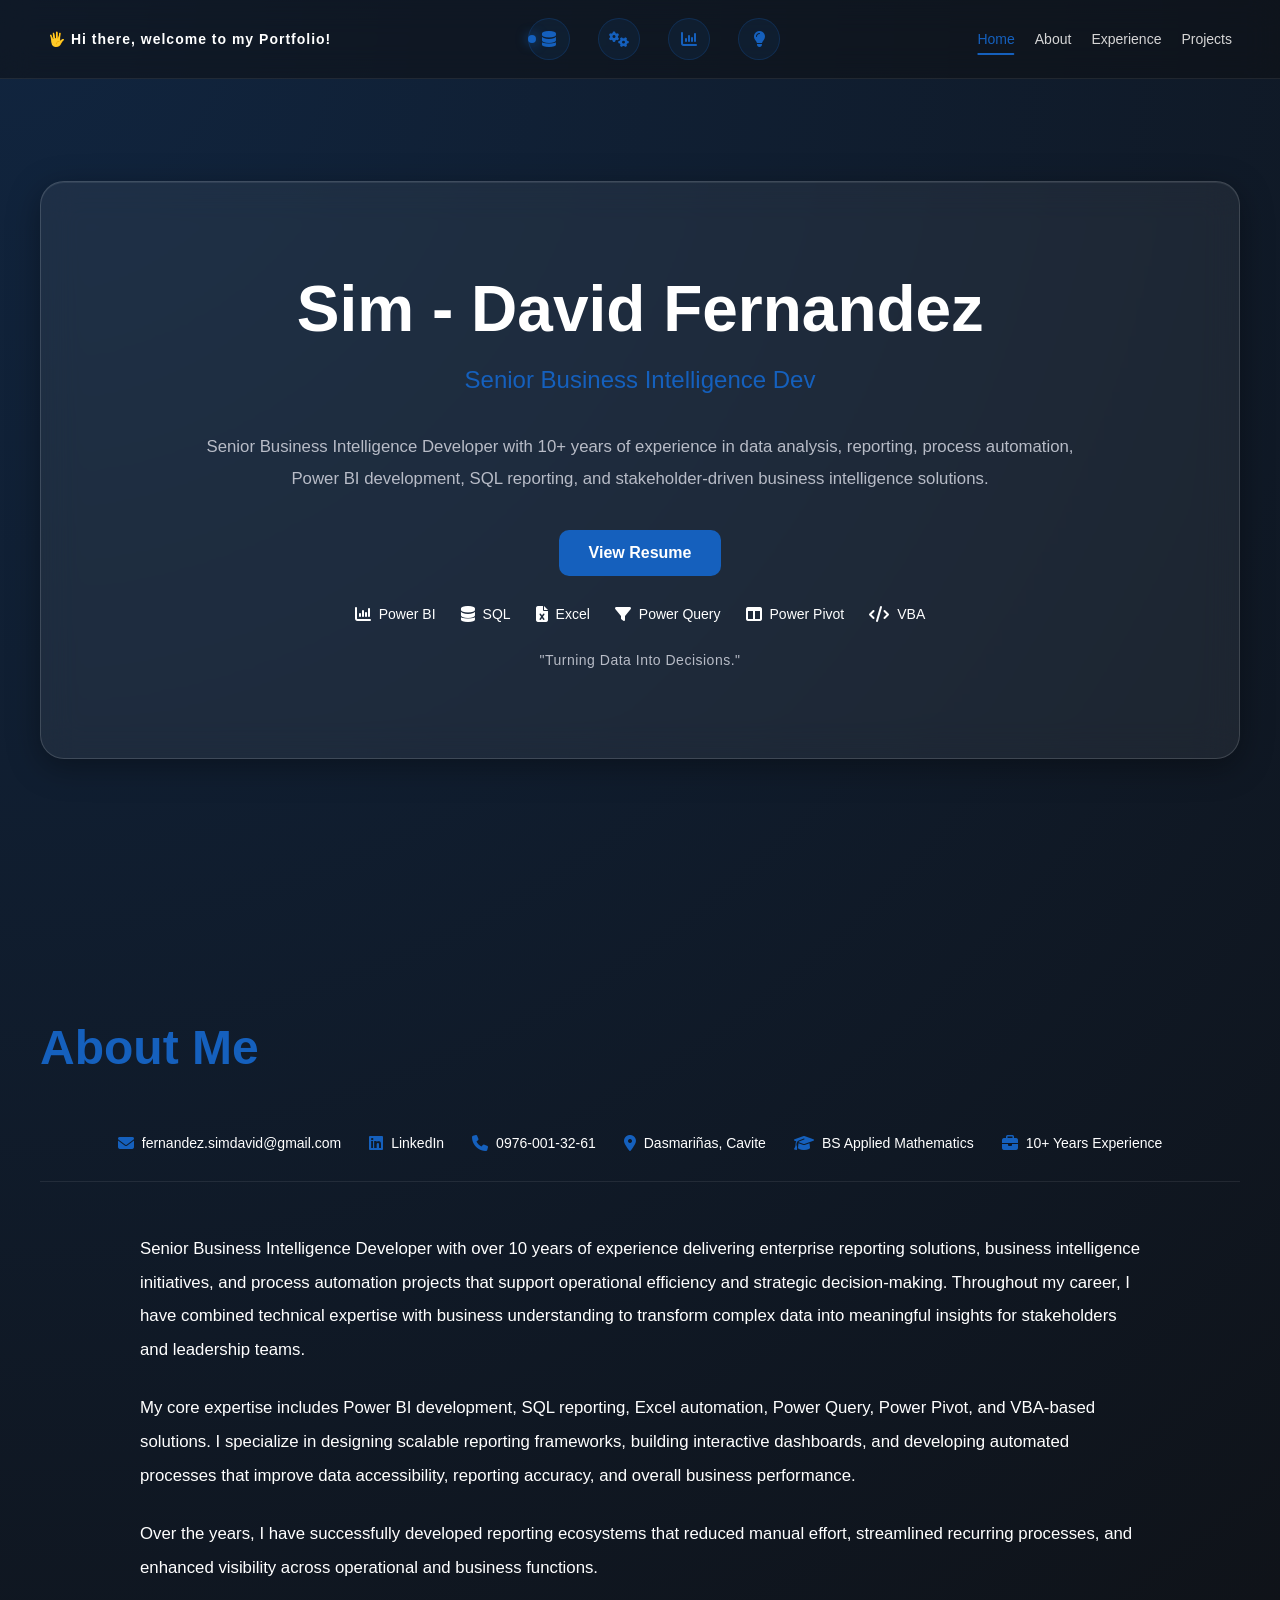
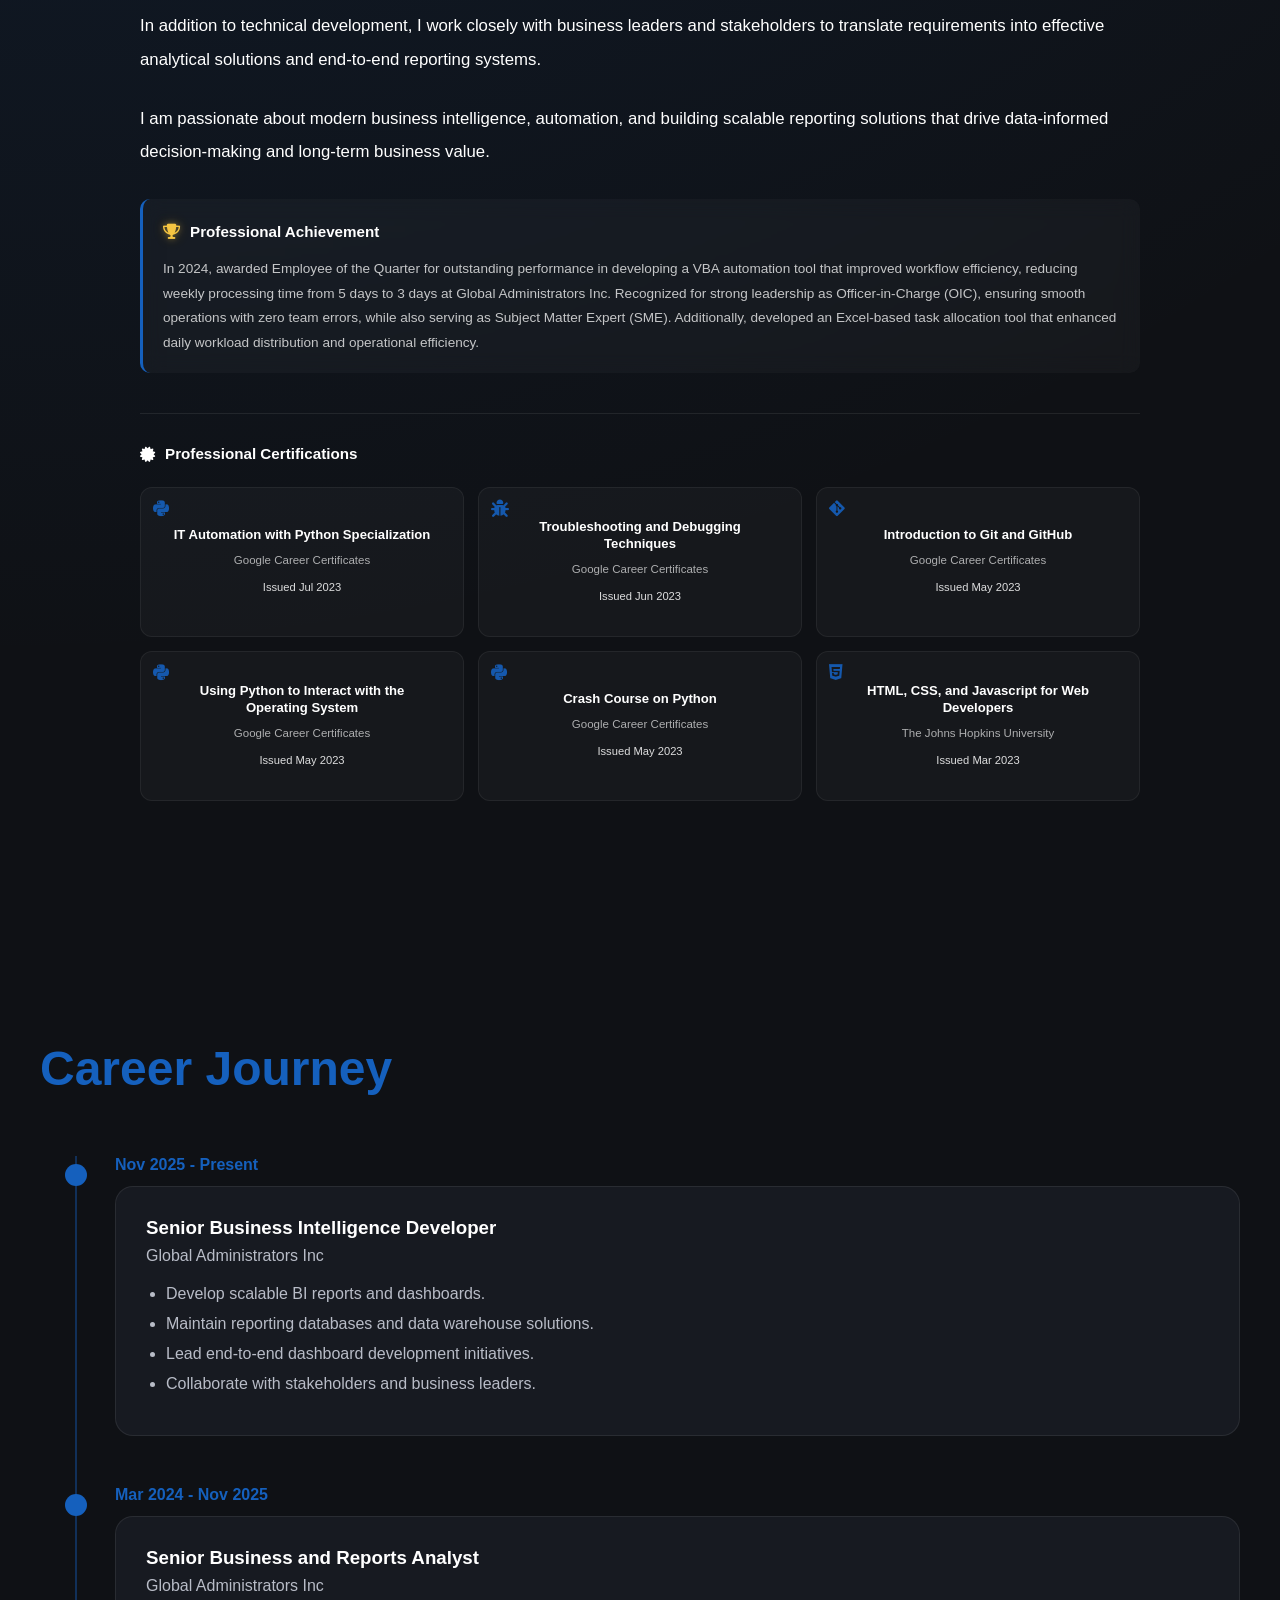
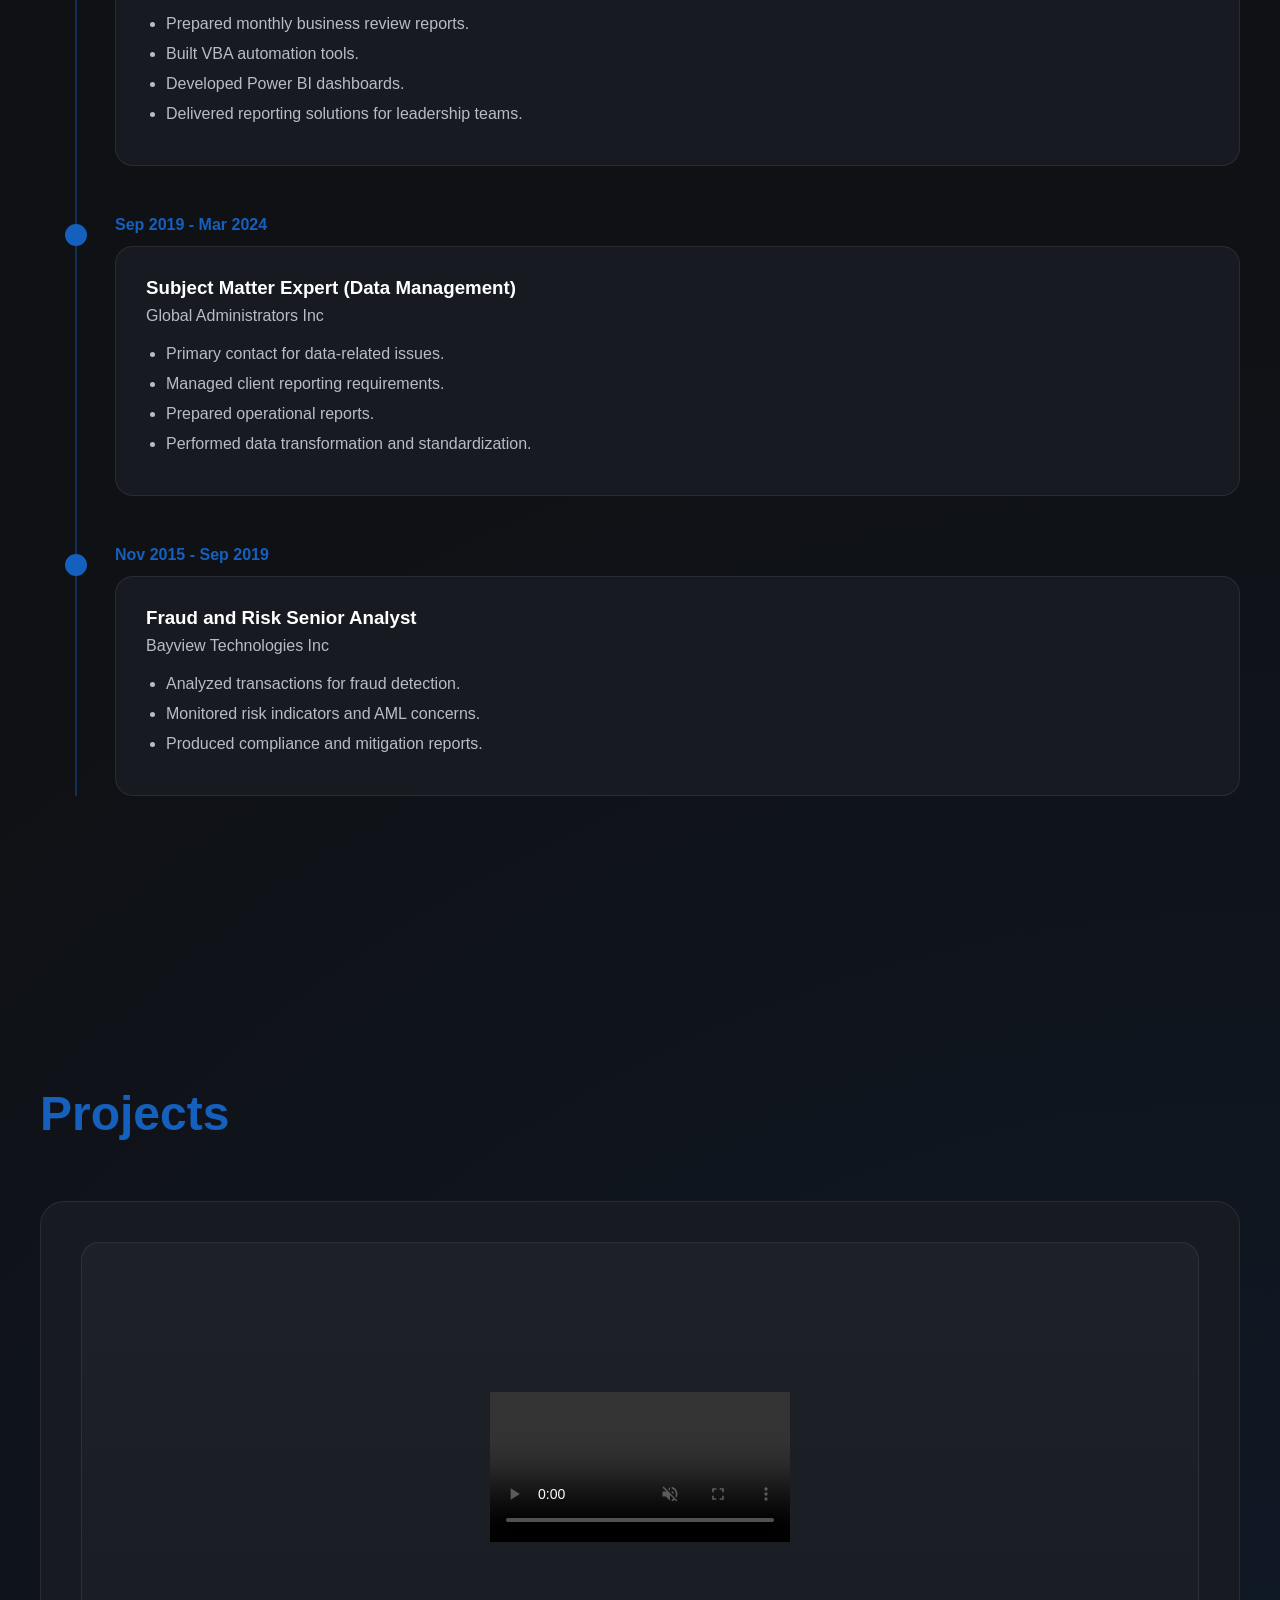
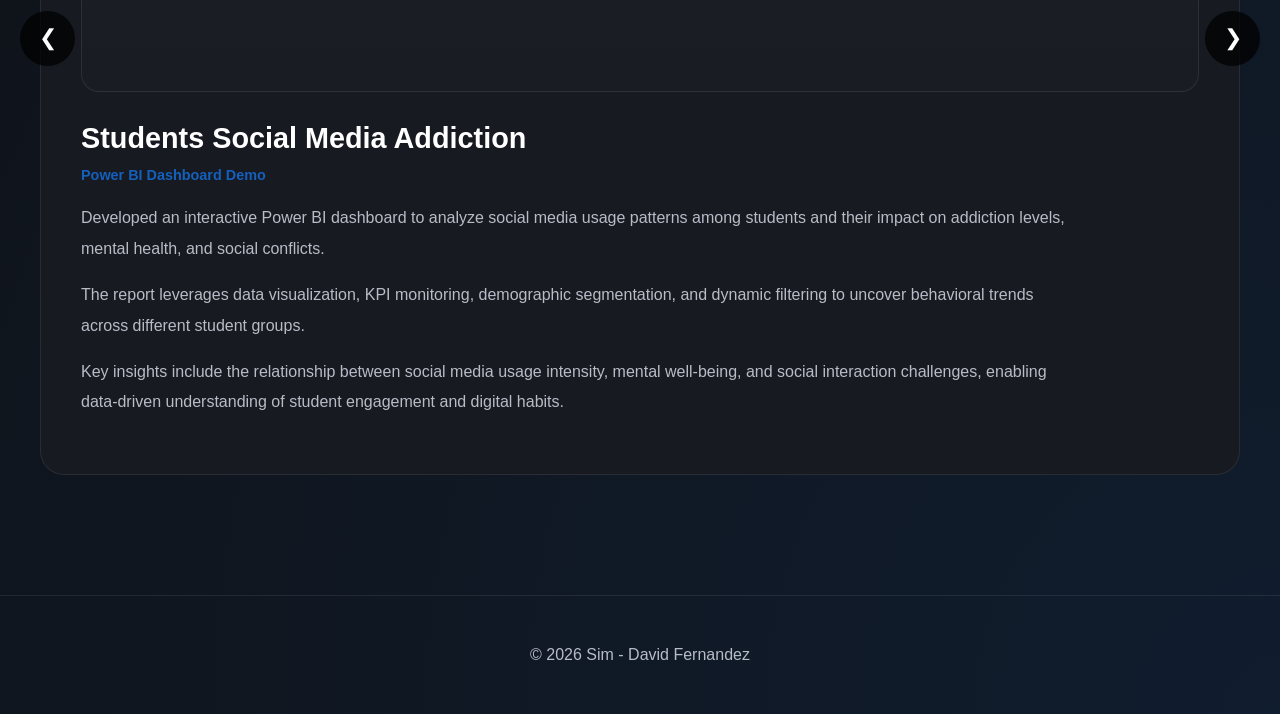
==== index.html @ 16eb432d "Fix HTML structure and update content" ====
<!DOCTYPE html>
<html lang="en">

<head>
    <meta charset="UTF-8">
    <meta name="viewport" content="width=device-width, initial-scale=1.0">
    <title>Sim - David Fernandez | Senior Business Intelligence Developer</title>

    <link rel="preconnect" href="https://fonts.googleapis.com">
    <link rel="preconnect" href="https://fonts.gstatic.com" crossorigin>

    <link href="https://fonts.googleapis.com/css2?family=Bebas+Neue&display=swap" rel="stylesheet">

    <link rel="stylesheet" href="https://cdnjs.cloudflare.com/ajax/libs/font-awesome/6.7.2/css/all.min.css">

    <link rel="stylesheet" href="styles.css">
    <script defer src="script.js"></script>
</head>

<body>

    <!-- NAVIGATION -->

    <header class="nav">

        <div class="nav-left">
            <span class="nav-greeting">
                <span>🖐️</span>
                Hi there, welcome to my Portfolio!
            </span>
        </div>

    
        <div class="nav-center">

            <div class="data-flow">
        
                <div class="flow-node database">
                    <i class="fa-solid fa-database"></i>
                </div>
        
                <div class="flow-node process">
                    <i class="fa-solid fa-gears"></i>
                </div>
        
                <div class="flow-node analytics">
                    <i class="fa-solid fa-chart-column"></i>
                </div>
        
                <div class="flow-node decision">
                    <i class="fa-solid fa-lightbulb"></i>
                </div>
        
                <div class="data-dot"></div>
        
            </div>
        
        </div>
    
        <div class="nav-right">
            <a href="#home" class="nav-link">Home</a>
            <a href="#about" class="nav-link">About</a>
            <a href="#experience" class="nav-link">Experience</a>
            <a href="#projects" class="nav-link">Projects</a>
        </div>

    
    </header>

    <!-- HERO -->

    <section id="home" class="hero">

        <div class="hero-card">

            <h1>Sim - David Fernandez</h1>

            <h2 id="typing-text"></h2>

            <p>
                Senior Business Intelligence Developer with 10+ years of experience
                in data analysis, reporting, process automation, Power BI development,
                SQL reporting, and stakeholder-driven business intelligence solutions.
            </p>

            <div class="hero-buttons">
                <a href="cv.html" class="btn-primary">View Resume</a>
            </div>

            <div class="hero-tags">
                <span><i class="fa-solid fa-chart-column"></i> Power BI</span>
                <span><i class="fa-solid fa-database"></i> SQL</span>
                <span><i class="fa-solid fa-file-excel"></i> Excel</span>
                <span><i class="fa-solid fa-filter"></i> Power Query</span>
                <span><i class="fa-solid fa-table-columns"></i> Power Pivot</span>
                <span><i class="fa-solid fa-code"></i> VBA</span>
            </div>

            <div class="hero-badge">
                "Turning Data Into Decisions."
            </div>

        </div>

    </section>


    <!-- ABOUT -->

    <section id="about" class="section">

        <div class="section-container">

            <h2 class="section-title">About Me</h2>
            <div class="about-card">
                <div class="about-details">
                  <span>
                        <i class="fa-solid fa-envelope"></i>
                        fernandez.simdavid@gmail.com
                    </span>
                    <a href="https://www.linkedin.com/in/simfrnandez/"
                       target="_blank"
                       rel="noopener noreferrer">
                        <i class="fa-brands fa-linkedin"></i>
                        LinkedIn
                   </a>
                    <span>
                        <i class="fa-solid fa-phone"></i>
                        0976-001-32-61
                    </span>
                    <span>
                        <i class="fa-solid fa-location-dot"></i>
                        Dasmariñas, Cavite
                    </span>
                    <span>
                        <i class="fa-solid fa-graduation-cap"></i>
                        BS Applied Mathematics
                    </span>
                    <span>
                        <i class="fa-solid fa-briefcase"></i>
                        10+ Years Experience
                    </span>
                </div>
                <div class="about-content">
                    <p>
                        Senior Business Intelligence Developer with over 10 years of experience delivering enterprise reporting solutions, business intelligence initiatives, and process automation projects that support operational efficiency and strategic decision-making. Throughout my career, I have combined technical expertise with business understanding to transform complex data into meaningful insights for stakeholders and leadership teams.
                    </p>
                    <p>
                        My core expertise includes Power BI development, SQL reporting, Excel automation, Power Query, Power Pivot, and VBA-based solutions. I specialize in designing scalable reporting frameworks, building interactive dashboards, and developing automated processes that improve data accessibility, reporting accuracy, and overall business performance.
                    </p>
                    <p>
                        Over the years, I have successfully developed reporting ecosystems that reduced manual effort, streamlined recurring processes, and enhanced visibility across operational and business functions.
                    </p>
                    <p>
                        In addition to technical development, I work closely with business leaders and stakeholders to translate requirements into effective analytical solutions and end-to-end reporting systems.
                    </p>
                    <p>
                        I am passionate about modern business intelligence, automation, and building scalable reporting solutions that drive data-informed decision-making and long-term business value.
                    </p>
                    <div class="professional-achievement">
                    
                        <h3>
                            <i class="fa-solid fa-trophy"></i>
                            Professional Achievement
                        </h3>
                    
                        <p>
                            In 2024, awarded Employee of the Quarter for outstanding performance in developing a VBA automation tool that improved workflow efficiency, reducing weekly processing time from 5 days to 3 days at Global Administrators Inc. Recognized for strong leadership as Officer-in-Charge (OIC), ensuring smooth operations with zero team errors, while also serving as Subject Matter Expert (SME). Additionally, developed an Excel-based task allocation tool that enhanced daily workload distribution and operational efficiency.
                        </p>
                    
                    </div>
                    
                    <div class="professional-certifications">
                    
                        <h3>
                            <i class="fa-solid fa-certificate"></i>
                            Professional Certifications
                        </h3>
                    
                        <div class="cert-grid">
                    
                            <div class="cert-block">
                                <div class="cert-title">
                                    <i class="fa-brands fa-python"></i>
                                    IT Automation with Python Specialization
                                </div>
                                <div class="cert-org">Google Career Certificates</div>
                                <div class="cert-date">Issued Jul 2023</div>
                            </div>
                    
                            <div class="cert-block">
                                <div class="cert-title">
                                    <i class="fa-solid fa-bug"></i>
                                    Troubleshooting and Debugging Techniques
                                </div>
                                <div class="cert-org">Google Career Certificates</div>
                                <div class="cert-date">Issued Jun 2023</div>
                            </div>
                    
                            <div class="cert-block">
                                <div class="cert-title">
                                    <i class="fa-brands fa-git-alt"></i>
                                    Introduction to Git and GitHub
                                </div>
                                <div class="cert-org">Google Career Certificates</div>
                                <div class="cert-date">Issued May 2023</div>
                            </div>
                    
                            <div class="cert-block">
                                <div class="cert-title">
                                    <i class="fa-brands fa-python"></i>
                                    Using Python to Interact with the Operating System
                                </div>
                                <div class="cert-org">Google Career Certificates</div>
                                <div class="cert-date">Issued May 2023</div>
                            </div>
                    
                            <div class="cert-block">
                                <div class="cert-title">
                                    <i class="fa-brands fa-python"></i>
                                    Crash Course on Python
                                </div>
                                <div class="cert-org">Google Career Certificates</div>
                                <div class="cert-date">Issued May 2023</div>
                            </div>
                    
                            <div class="cert-block">
                                <div class="cert-title">
                                    <i class="fa-brands fa-html5"></i>
                                    HTML, CSS, and Javascript for Web Developers
                                </div>
                                <div class="cert-org">The Johns Hopkins University</div>
                                <div class="cert-date">Issued Mar 2023</div>
                            </div>
                    
                        </div>
                    
                    </div>

                </div>

            </div>
        </div>

    </section>


    <!-- EXPERIENCE -->

    <section id="experience" class="section">

        <div class="section-container">

            <h2 class="section-title">Career Journey</h2>

            <div class="timeline">

                <div class="timeline-item">

                    <div class="timeline-year">
                        Nov 2025 - Present
                    </div>

                    <div class="timeline-content">

                        <h3>Senior Business Intelligence Developer</h3>

                        <span class="company">
                            Global Administrators Inc
                        </span>

                        <ul>
                            <li>Develop scalable BI reports and dashboards.</li>
                            <li>Maintain reporting databases and data warehouse solutions.</li>
                            <li>Lead end-to-end dashboard development initiatives.</li>
                            <li>Collaborate with stakeholders and business leaders.</li>
                        </ul>

                    </div>

                </div>

                <div class="timeline-item">

                    <div class="timeline-year">
                        Mar 2024 - Nov 2025
                    </div>

                    <div class="timeline-content">

                        <h3>Senior Business and Reports Analyst</h3>

                        <span class="company">
                            Global Administrators Inc
                        </span>

                        <ul>
                            <li>Prepared monthly business review reports.</li>
                            <li>Built VBA automation tools.</li>
                            <li>Developed Power BI dashboards.</li>
                            <li>Delivered reporting solutions for leadership teams.</li>
                        </ul>

                    </div>

                </div>

                <div class="timeline-item">

                    <div class="timeline-year">
                        Sep 2019 - Mar 2024
                    </div>

                    <div class="timeline-content">

                        <h3>Subject Matter Expert (Data Management)</h3>

                        <span class="company">
                            Global Administrators Inc
                        </span>

                        <ul>
                            <li>Primary contact for data-related issues.</li>
                            <li>Managed client reporting requirements.</li>
                            <li>Prepared operational reports.</li>
                            <li>Performed data transformation and standardization.</li>
                        </ul>

                    </div>

                </div>

                <div class="timeline-item">

                    <div class="timeline-year">
                        Nov 2015 - Sep 2019
                    </div>

                    <div class="timeline-content">

                        <h3>Fraud and Risk Senior Analyst</h3>

                        <span class="company">
                            Bayview Technologies Inc
                        </span>

                        <ul>
                            <li>Analyzed transactions for fraud detection.</li>
                            <li>Monitored risk indicators and AML concerns.</li>
                            <li>Produced compliance and mitigation reports.</li>
                        </ul>

                    </div>

                </div>

            </div>

        </div>

    </section>


    <!-- PROJECTS -->

    <section id="projects" class="section">

        <div class="section-container">

            <h2 class="section-title">Projects</h2>

            <div class="projects-wrapper">

                <button class="arrow left-arrow">
                    ❮
                </button>

                <div class="projects-track">

                    <div class="project-panel">

                        <div class="project-image project-video">
                    
                            <video
                                autoplay
                                muted
                                loop
                                playsinline
                                controls>
                                <source
                                    src="./assets/Students Social Media Addiction Dashboard Demo.mp4"
                                    type="video/mp4">
                            </video>
                    
                        </div>
                    
                        <div class="project-info">
                    
                            <h3>Students Social Media Addiction</h3>
                    
                            <div class="project-meta">
                                Power BI Dashboard Demo
                            </div>
                    
                            <p>
                                Developed an interactive Power BI dashboard to analyze social media
                                usage patterns among students and their impact on addiction levels,
                                mental health, and social conflicts.
                            </p>
                    
                            <p>
                                The report leverages data visualization, KPI monitoring,
                                demographic segmentation, and dynamic filtering to uncover
                                behavioral trends across different student groups.
                            </p>
                    
                            <p>
                                Key insights include the relationship between social media usage
                                intensity, mental well-being, and social interaction challenges,
                                enabling data-driven understanding of student engagement and
                                digital habits.
                            </p>
                    
                        </div>
                    
                    </div>

                    <div class="project-panel">
                        <div class="project-image">
                            Screenshot Coming Soon
                        </div>
                        <h3>Account Maintenance Dashboard</h3>
                    </div>

                    <div class="project-panel">
                        <div class="project-image">
                            Screenshot Coming Soon
                        </div>
                        <h3>VBA Automation Tool</h3>
                    </div>

                    <div class="project-panel">
                        <div class="project-image">
                            Screenshot Coming Soon
                        </div>
                        <h3>Healthcare Reporting Suite</h3>
                    </div>

                    <div class="project-panel">
                        <div class="project-image">
                            Future Project
                        </div>
                        <h3>Coming Soon</h3>
                    </div>

                </div>

                <button class="arrow right-arrow">
                    ❯
                </button>

            </div>

        </div>

    </section>

    <footer class="footer">
        © 2026 Sim - David Fernandez
    </footer>

</body>
</html>
---- styles.css ----
:root{
    --bg:#0f1115;
    --panel:#171a21;
    --panel2:#1c212b;
    --accent:#1560BD;
    --muted:#b8bcc7;
    --border:rgba(255,255,255,.08);
}

/* ================= RESET ================= */

*{
    margin:0;
    padding:0;
    box-sizing:border-box;
    font-family:Arial, Helvetica, sans-serif;
}

html{
    scroll-behavior:smooth;
}

body{
    background:
        radial-gradient(
            circle at top left,
            rgba(21,96,189,.25),
            transparent 40%
        ),
        radial-gradient(
            circle at bottom right,
            rgba(21,96,189,.15),
            transparent 35%
        ),
        #0f1115;

    color:#fff;
    overflow-x:hidden;
}
/* ================= NAV ================= */

.nav{
    position:fixed;
    top:0;
    left:0;
    width:100%;

    display:flex;
    justify-content:space-between;
    align-items:center;

    padding:18px 48px;

    background:rgba(15,17,21,0.55);
    backdrop-filter:blur(16px);
    -webkit-backdrop-filter:blur(16px);

    border-bottom:1px solid rgba(255,255,255,0.08);

    z-index:1000;
}

.nav-greeting{
    font-size:14px;
    font-family:Arial, Helvetica, sans-serif;

    letter-spacing:1px;

    color:#ffffff;

    font-weight:600;
}

.nav-right{
    display:flex;
    align-items:center;
    gap:20px;
}

.nav-right .btn-primary{
    padding:10px 20px;
    font-size:14px;
}

.nav-link{
    text-decoration:none;
    color:#d6d6d6;
    font-size:14px;

    position:relative;

    transition:
        color .3s ease;
}

.nav-link:hover,
.nav-link.active{
    color:var(--accent);
}

.nav-link::after{
    content:"";

    position:absolute;

    left:50%;
    bottom:-8px;

    width:0;
    height:2px;

    background:var(--accent);

    border-radius:999px;

    transform:translateX(-50%);

    transition:width .3s ease;
}

.nav-link:hover::after,
.nav-link.active::after{
    width:100%;
}


.data-flow{
    position:relative;

    display:flex;
    align-items:center;
    justify-content:center;

    gap:28px;
}

.flow-node{
    width:42px;
    height:42px;

    display:flex;
    align-items:center;
    justify-content:center;

    border-radius:50%;

    background:rgba(21,96,189,.12);

    border:1px solid rgba(21,96,189,.25);

    color:var(--accent);
}

.data-dot{
    position:absolute;

    width:8px;
    height:8px;

    border-radius:50%;

    background:var(--accent);

    box-shadow:
        0 0 12px rgba(21,96,189,.9);

    top:50%;
    left:0;

    transform:translateY(-50%);

    animation:dataJourney 4s linear infinite;
}


/* ================= HERO ================= */

.hero{
    min-height:100vh;

    display:flex;
    justify-content:center;
    align-items:center;

    padding:120px 40px 80px;
}

.hero-card{
    width:100%;
    max-width:1700px;

    padding:90px 100px;

    text-align:center;

    border-radius:24px;

    background:rgba(255,255,255,0.06);

    backdrop-filter:blur(18px);
    -webkit-backdrop-filter:blur(18px);

    border:1px solid rgba(255,255,255,0.15);

    box-shadow:
        0 8px 32px rgba(0,0,0,0.35),
        inset 0 1px 0 rgba(255,255,255,0.08);
}

.hero-card{
    position:relative;
    overflow:hidden;
}

.hero-card::before{
    content:"";

    position:absolute;
    top:-50%;
    left:-20%;

    width:300px;
    height:300px;

    background:radial-gradient(
        circle,
        rgba(21,96,189,0.25),
        transparent 70%
    );

    pointer-events:none;
}

.hero-card h1{
    font-size:4rem;
    margin-bottom:20px;
}

.hero-card h2{
    color:var(--accent);
    min-height:40px;
    margin-bottom:25px;
    font-weight:500;
}

.hero-card p{
    max-width:900px;
    margin:0 auto 35px auto;

    color:var(--muted);

    line-height:1.9;
    font-size:1.05rem;
}

/* ================= BUTTON ================= */

.hero-buttons{
    margin-bottom:25px;
}

.btn-primary{
    display:inline-block;

    text-decoration:none;

    background:var(--accent);
    color:#fff;

    padding:14px 30px;

    border-radius:10px;

    font-weight:700;

    transition:.3s ease;
}

.btn-primary:hover{
    transform:translateY(-3px);

    box-shadow:
        0 12px 25px rgba(21,96,189,.35);
}

/* ================= EXPERTISE ================= */

.hero-tags{
    display:flex;
    justify-content:center;
    flex-wrap:wrap;
    gap:25px;
    margin-top:30px;
}

.hero-tags span{
    display:flex;
    align-items:center;
    gap:8px;

    color:#fff;
    font-size:14px;
    font-weight:600;
}

.hero-tags i{
    color:#ffffff !important;
    font-size:16px;
}

.hero-tags span,
.hero-tags span i{
    color:#ffffff !important;
}

.hero-tags span{
    font-weight:400 !important;
}

.hero-badge{
    margin-top:30px;

    color:var(--muted);

    font-size:14px;

    letter-spacing:.5px;
}

/* ================= GENERIC SECTION ================= */

.section{
    min-height:100vh;

    display:flex;
    align-items:center;

    padding:120px 40px;
}

.section-container{
    width:100%;
    max-width:1300px;
    margin:0 auto;
}

.section-title{
    font-size:3rem;
    color:var(--accent);

    margin-bottom:60px;
}

/* ================= ABOUT ================= */

.about-details{
    display:flex;
    justify-content:center;
    align-items:center;
    flex-wrap:wrap;
    gap:28px;
    margin-bottom:50px;
    padding-bottom:30px;
    border-bottom:1px solid rgba(255,255,255,.08);
}

.about-details span,
.about-details a{
    display:flex;

    align-items:center;
    gap:8px;
    color:#fff;
    text-decoration:none;

    font-size:14px;
    font-weight:500;
    transition:.25s ease;
}

.about-details a:hover{
    color:var(--accent);
}

.about-details i{
    color:var(--accent);
    font-size:16px;
}

.about-content{
    max-width:1000px;
    margin:0 auto;

    line-height:2;
    font-size:1.05rem;

    text-align:left;
}

.about-content p{
    margin-bottom:25px;
}


/* ================= PROFESSIONAL ACHIEVEMENT ================= */

.professional-achievement{
    margin-top:30px;
    padding:18px 20px;

    border-left:3px solid var(--accent);

    background:rgba(255,255,255,0.03);

    border-radius:10px;

    backdrop-filter:blur(10px);
    -webkit-backdrop-filter:blur(10px);
}

/* heading */
.professional-achievement h3{
    display:flex;
    align-items:center;
    gap:10px;

    margin-bottom:10px;

    font-size:.95rem;
    font-weight:600;

    color:#fff;
}

/* icon */
.professional-achievement h3 i{
    color:#f5c542;

    text-shadow:
        0 0 6px rgba(245,197,66,0.4),
        0 0 14px rgba(245,197,66,0.2);
}

/* text */
.professional-achievement p{
    font-size:.85rem;
    line-height:1.8;

    color:rgba(255,255,255,0.75);

    margin:0;
}


/* ================= CERTIFICATIONS - 3 COLUMN CENTERED PERFECT ALIGN ================= */

.professional-certifications{
    margin-top:40px;
    padding-top:25px;
    border-top:1px solid rgba(255,255,255,.08);
}

/* title */
.professional-certifications h3{
    display:flex;
    align-items:center;
    gap:10px;

    margin-bottom:18px;

    font-size:.95rem;
    font-weight:600;

    color:#fff;
}

/* GRID */
.cert-grid{
    display:grid;
    grid-template-columns:repeat(3, 1fr);
    gap:14px;
}

/* CARD */
.cert-block{
    position:relative;

    height:150px;

    padding:16px;

    border-radius:12px;

    background:rgba(255,255,255,0.03);
    border:1px solid rgba(255,255,255,0.06);

    display:flex;
    flex-direction:column;

    justify-content:center;   /* vertical center */
    align-items:center;       /* horizontal center */

    text-align:center;
}

/* ICON (top-left fixed) */
.cert-title i{
    position:absolute;
    top:12px;
    left:12px;

    font-size:18px;

    color:var(--accent);

    opacity:0.9;
}

/* TITLE */
.cert-title{
    font-weight:600;
    color:#fff;

    font-size:.82rem;
    line-height:1.3;

    margin-bottom:6px;

    max-width:90%;
}

/* FORCE CENTERING INSIDE FLEX (THIS IS THE KEY FIX) */
.cert-org,
.cert-date{
    width:100%;
    text-align:center;
}

/* ORGANIZATION */
.cert-org{
    color:rgba(255,255,255,0.65);
    font-size:.72rem;
    margin-bottom:4px;
}

/* DATE */
.cert-date{
    color:rgba(255,255,255,0.85);
    font-size:.7rem;
}

/* MOBILE */
@media(max-width:900px){
    .cert-grid{
        grid-template-columns:1fr;
    }
}


/* ================= TIMELINE ================= */

.timeline{
    position:relative;
    margin-left:25px;
}

.timeline::before{
    content:"";

    position:absolute;

    left:10px;
    top:0;
    bottom:0;

    width:2px;

    background:rgba(21,96,189,.4);
}

.timeline-item{
    position:relative;
    margin-bottom:50px;
    padding-left:50px;
}

.timeline-item::before{
    content:"";

    position:absolute;

    left:0;
    top:8px;

    width:22px;
    height:22px;

    border-radius:50%;

    background:var(--accent);
}

.timeline-year{
    color:var(--accent);
    margin-bottom:12px;
    font-weight:700;
}

.timeline-content{
    background:var(--panel);

    border:1px solid var(--border);

    border-radius:18px;

    padding:30px;
}

.timeline-content h3{
    margin-bottom:8px;
}

.company{
    display:block;

    margin-bottom:20px;

    color:var(--muted);
}

.timeline-content ul{
    padding-left:20px;
}

.timeline-content li{
    color:var(--muted);
    margin-bottom:12px;
}

/* ================= ACHIEVEMENTS ================= */

.achievement-grid{
    display:grid;

    grid-template-columns:
    repeat(auto-fit,minmax(250px,1fr));

    gap:25px;
}

.achievement-card{
    background:var(--panel);

    border:1px solid var(--border);

    border-radius:20px;

    padding:30px;

    transition:.3s ease;
}

.achievement-card:hover{
    transform:translateY(-6px);

    border-color:var(--accent);
}

.achievement-card h3{
    margin-bottom:15px;
}

.achievement-card p{
    color:var(--muted);
    line-height:1.7;
}

/* ================= PROJECTS ================= */

.projects-wrapper{
    position:relative;

    display:flex;
    align-items:center;
}

.projects-track{
    display:flex;
    gap:30px;

    overflow-x:auto;
    scroll-behavior:smooth;

    width:100%;

    scrollbar-width:none;
}

.projects-track::-webkit-scrollbar{
    display:none;
}

.project-panel{
    min-width:100%;

    background:var(--panel);

    border-radius:24px;

    padding:40px;

    border:1px solid var(--border);
}

.project-image{
    height:450px;

    display:flex;
    align-items:center;
    justify-content:center;

    margin-bottom:25px;

    border-radius:18px;

    border:2px dashed rgba(255,255,255,.15);

    background:
    linear-gradient(
        180deg,
        rgba(255,255,255,.03),
        rgba(255,255,255,.01)
    );

    color:var(--muted);
}

.project-panel h3{
    font-size:1.8rem;
}


.project-image{
    width:100%;
    margin-bottom:30px;
    border-radius:18px;
    overflow:hidden;
    border:1px solid rgba(255,255,255,.08);
}

.project-image img{
    display:block;
    width:100%;
    height:auto;
}

.project-info{
    max-width:1000px;
}

.project-meta{
    color:var(--accent);
    font-size:.9rem;
    font-weight:600;
    margin:12px 0 20px;
}

.project-info p{
    color:var(--muted);
    line-height:1.9;
    margin-bottom:16px;
}


/* ================= ARROWS ================= */

.arrow{
    position:absolute;

    width:55px;
    height:55px;

    border:none;
    border-radius:50%;

    background:rgba(0,0,0,.75);

    color:#fff;

    cursor:pointer;

    z-index:10;

    font-size:22px;

    transition:.25s ease;
}

.arrow:hover{
    background:var(--accent);
}

.left-arrow{
    left:-20px;
}

.right-arrow{
    right:-20px;
}

/* ================= FOOTER ================= */

.footer{
    text-align:center;

    padding:50px 20px;

    color:var(--muted);

    border-top:1px solid var(--border);
}

/* ================= ANIMATION ================= */

.reveal{
    opacity:0;
    transform:translateY(40px);
    transition:.8s ease;
}

.reveal.show{
    opacity:1;
    transform:translateY(0);
}

/* ================= MOBILE ================= */

@media(max-width:900px){

.about-details{
    gap:18px;
}

    .hero-card{
        padding:50px 30px;
    }

    .hero-card h1{
        font-size:2.5rem;
    }

    .section-title{
        font-size:2.2rem;
    }

    .nav{
        padding:14px 18px;
    }

    .nav-right{
        gap:12px;
    }

    .nav-link{
        font-size:12px;
    }

    .project-image{
        height:250px;
    }

    .arrow{
        width:45px;
        height:45px;
    }
}


/* ================= CV BACK BUTTON ================= */

.nav-back-btn{
    display:inline-flex;
    align-items:center;
    justify-content:center;

    text-decoration:none;

    background:var(--accent);
    color:#fff !important;

    padding:14px 28px;

    border-radius:10px;

    font-weight:700;

    transition:.3s ease;

    line-height:1;
}

.nav-back-btn:hover{
    transform:translateY(-3px);

    box-shadow:
        0 10px 25px rgba(21,96,189,.35);
}

/* ================= DATA FLOW NAVBAR ================= */

.nav-center{
    flex:1;

    display:flex;
    justify-content:center;
    align-items:center;
}

.data-flow{
    position:relative;

    display:flex;
    align-items:center;
    justify-content:center;

    gap:28px;
}

.flow-node{
    width:42px;
    height:42px;

    display:flex;
    align-items:center;
    justify-content:center;

    border-radius:50%;

    background:rgba(21,96,189,.10);

    border:1px solid rgba(21,96,189,.25);

    color:var(--accent);

    transition:.3s ease;
}

.flow-node:hover{
    transform:translateY(-2px);

    background:rgba(21,96,189,.18);

    border-color:rgba(21,96,189,.45);
}

.flow-node i{
    font-size:16px;
}

.data-dot{
    position:absolute;

    top:50%;
    left:0;

    width:8px;
    height:8px;

    border-radius:50%;

    background:var(--accent);

    transform:translateY(-50%);

    box-shadow:
        0 0 12px rgba(21,96,189,.9);

    animation:dataJourney 4s linear infinite;
}

@keyframes dataJourney{

    0%{
        left:0;
    }

    100%{
        left:210px;
    }

}
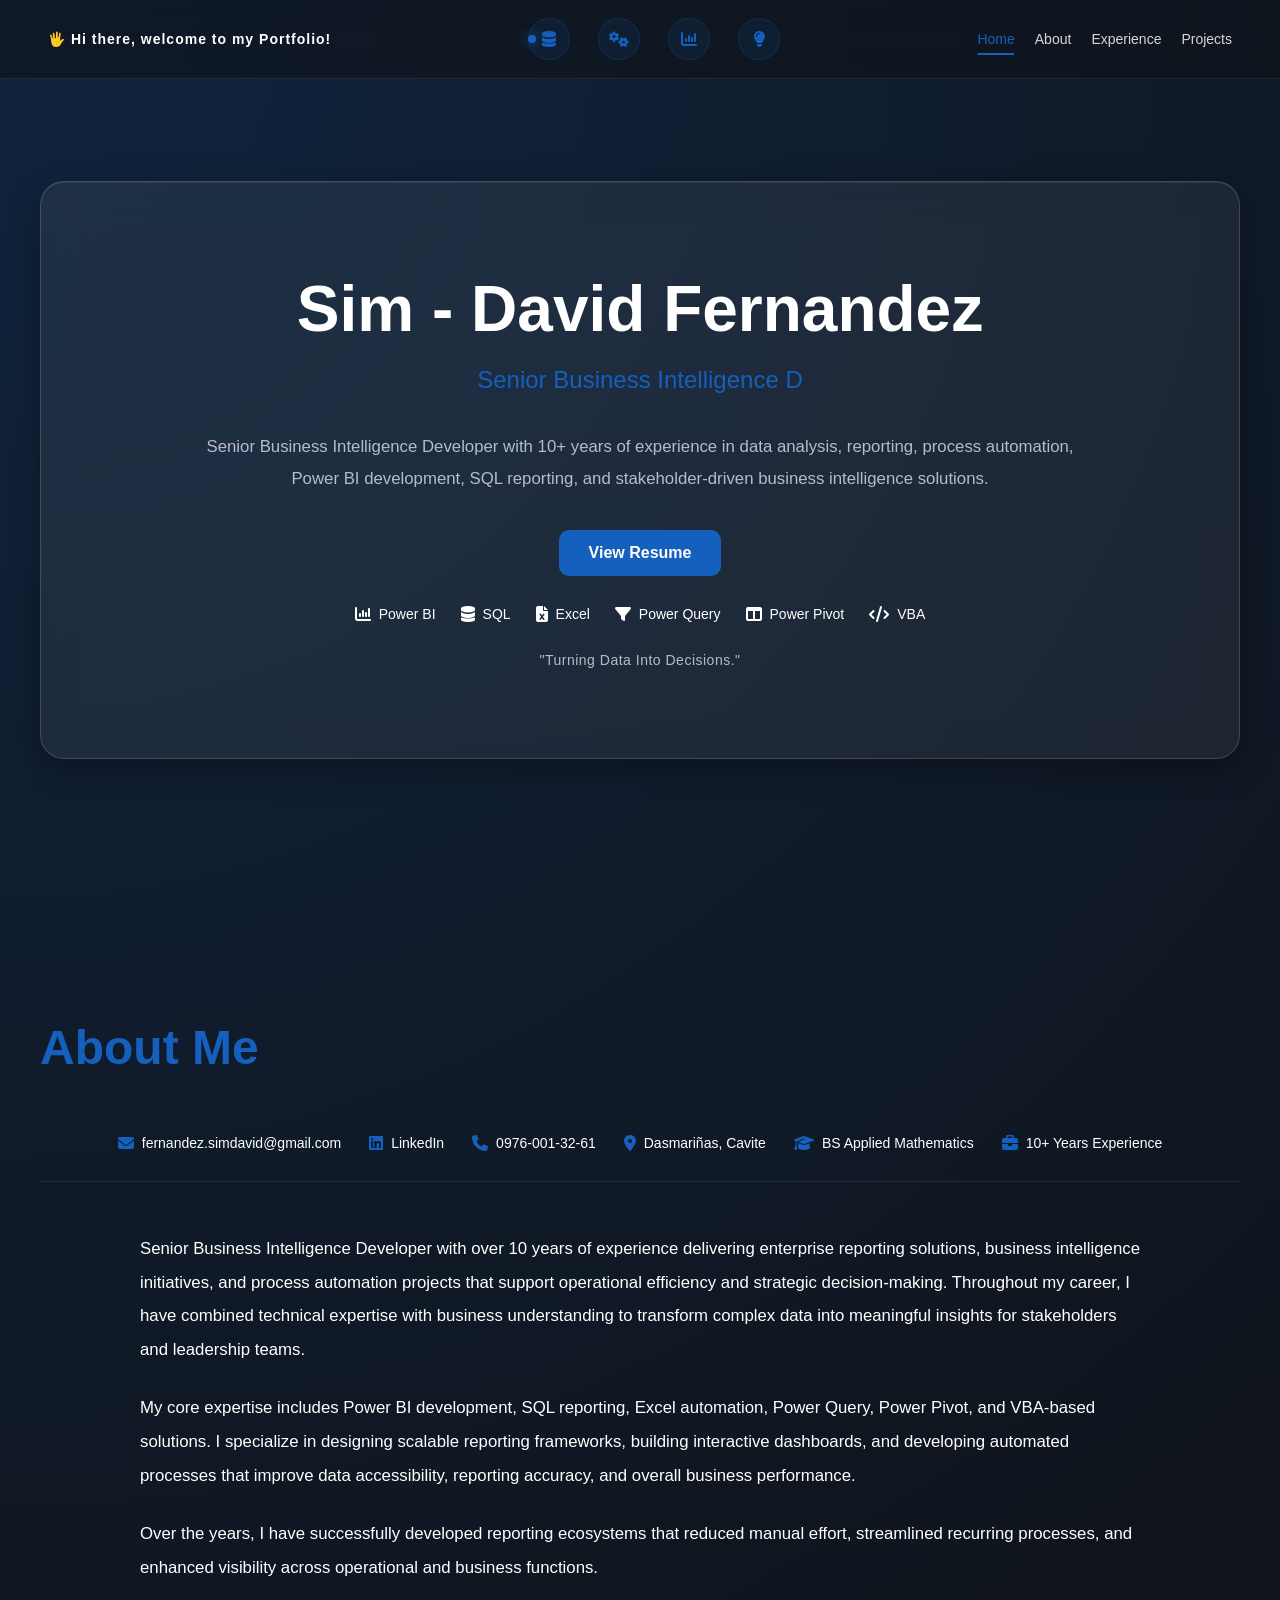
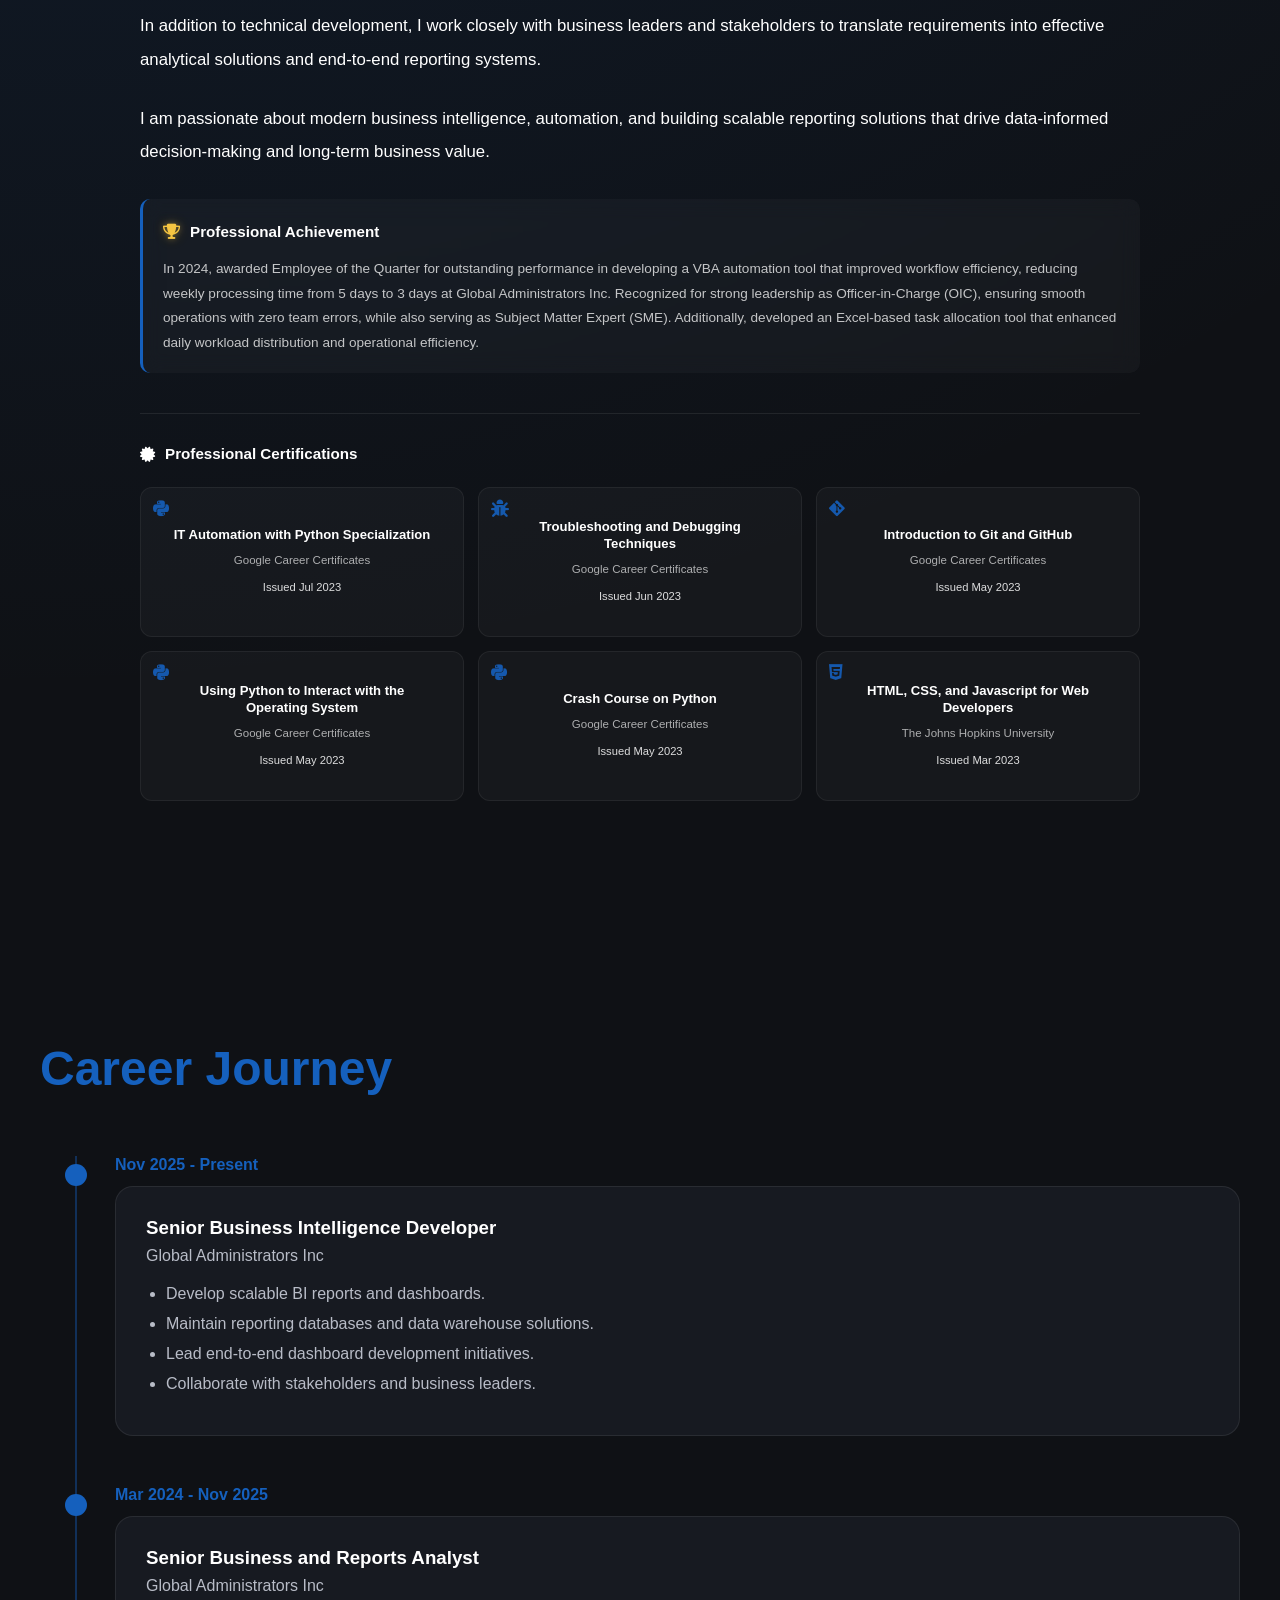
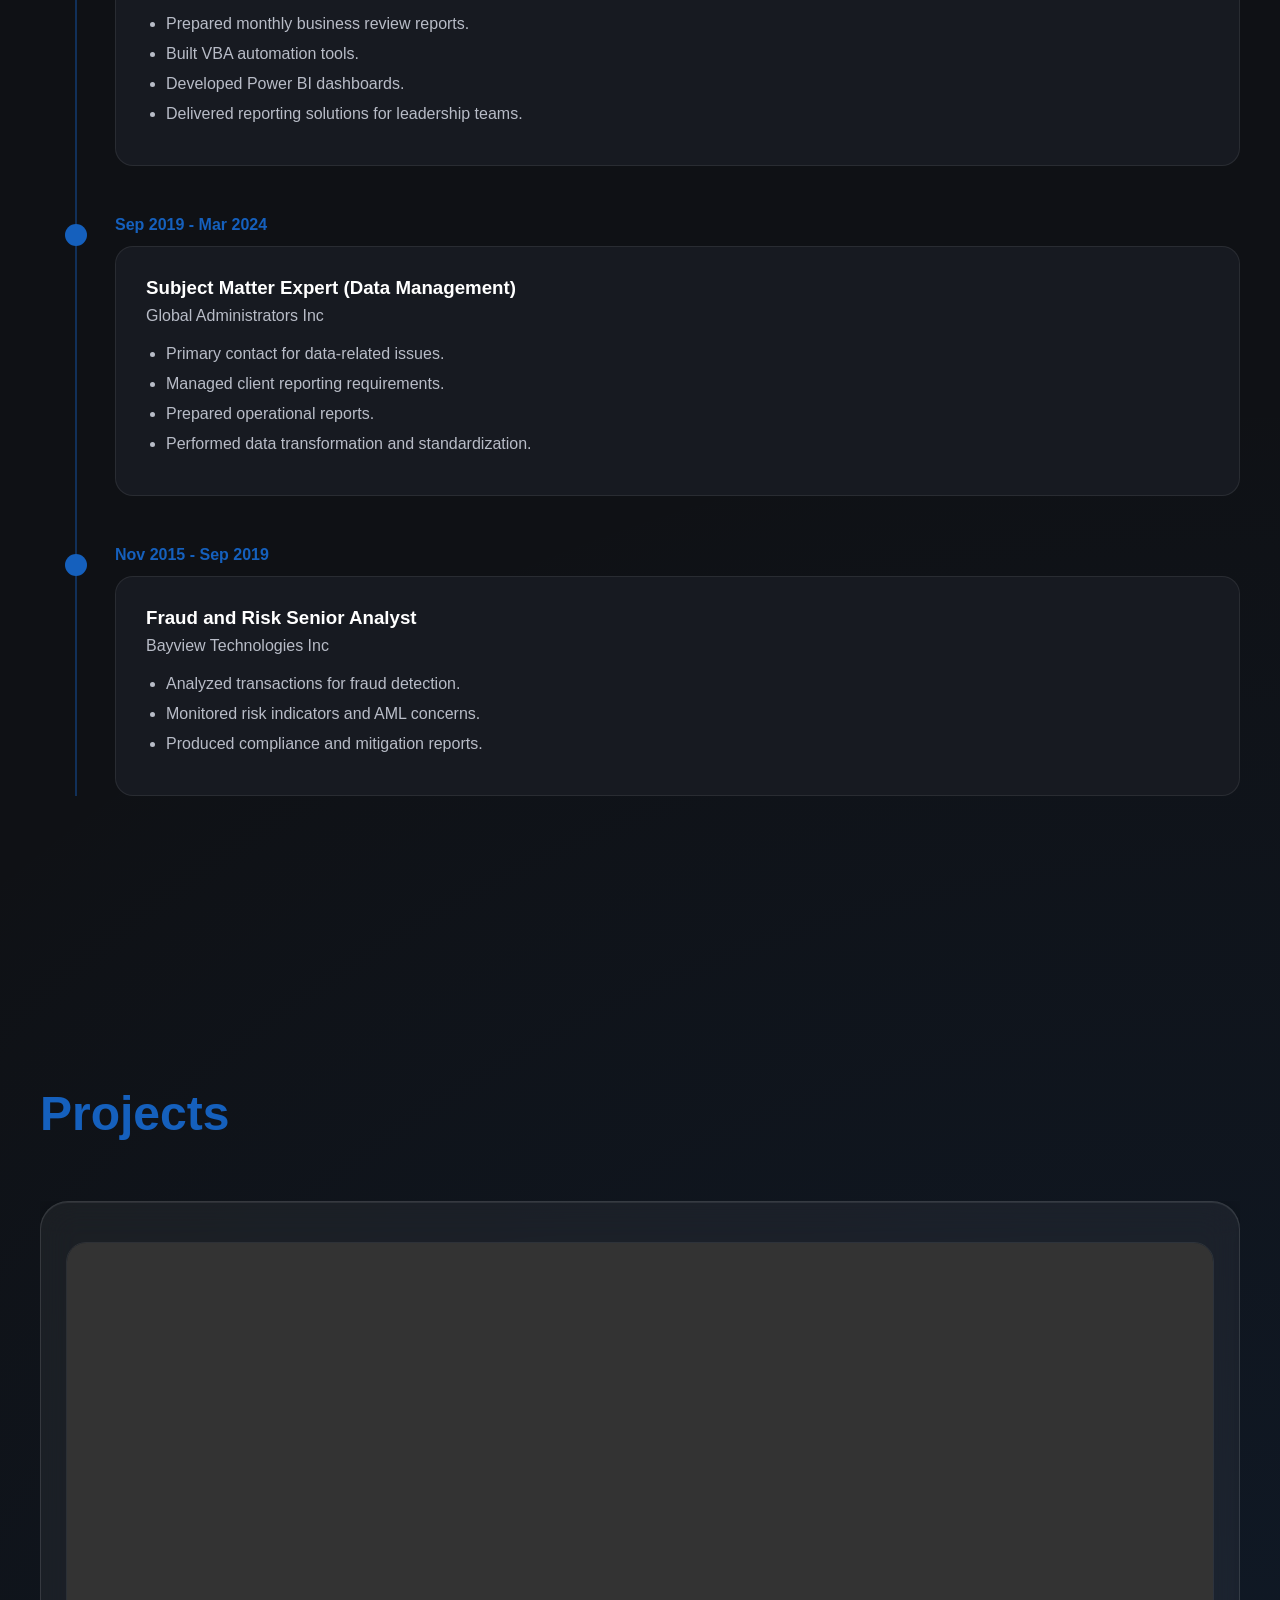
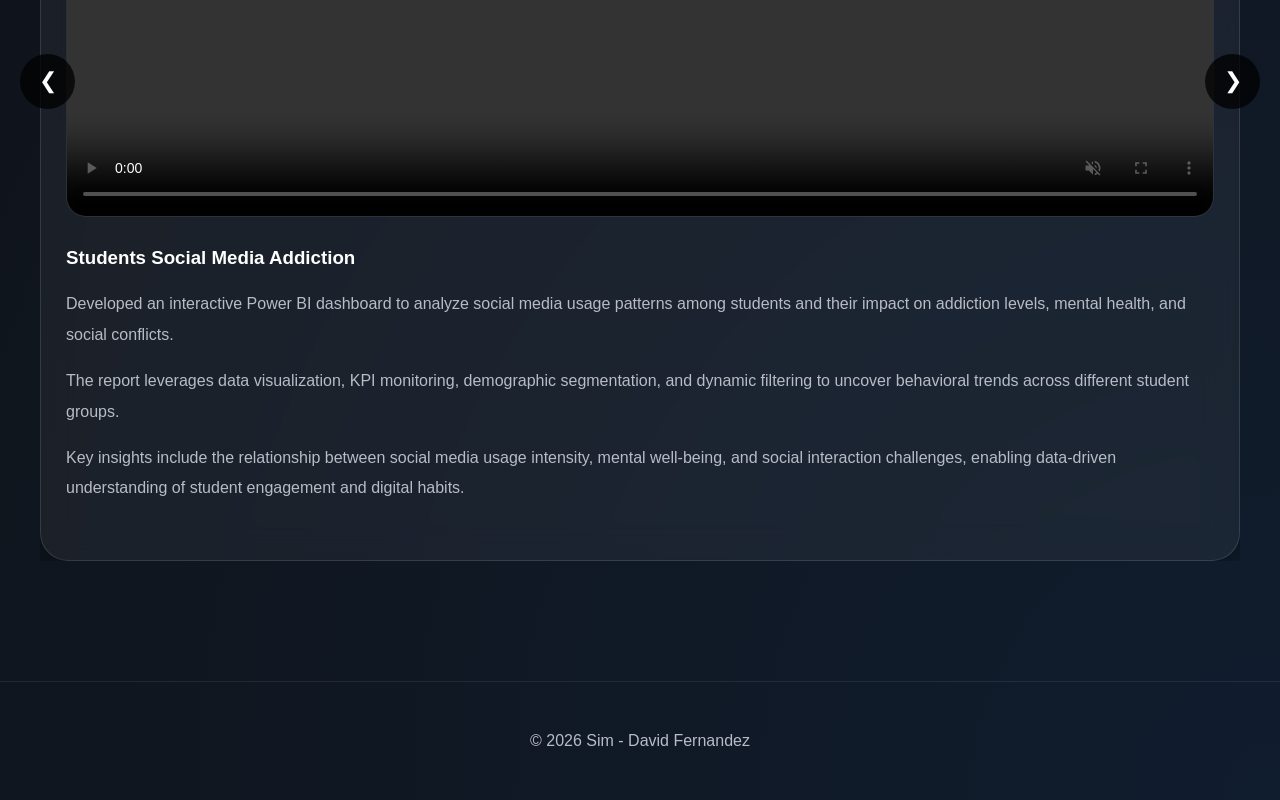
==== commit 5cfb8e01: "Update index.html" ====
--- a/index.html
+++ b/index.html
@@ -399,7 +399,6 @@
                             <h3>Students Social Media Addiction</h3>
                     
                             <div class="project-meta">
-                                Power BI Dashboard Demo
                             </div>
                     
                             <p>
--- a/styles.css
+++ b/styles.css
@@ -340,7 +340,7 @@
 
 .section-container{
     width:100%;
-    max-width:1300px;
+    max-width:1700px;
     margin:0 auto;
 }
 
@@ -703,17 +703,25 @@
 .project-panel{
     min-width:100%;
 
-    background:var(--panel);
-
-    border-radius:24px;
-
-    padding:40px;
-
-    border:1px solid var(--border);
+    background:rgba(255,255,255,.05);
+
+    backdrop-filter:blur(18px);
+    -webkit-backdrop-filter:blur(18px);
+
+    border:1px solid rgba(255,255,255,.12);
+
+    border-radius:28px;
+
+    padding:70px 80px;
+
+    box-shadow:
+        0 8px 32px rgba(0,0,0,.35),
+        inset 0 1px 0 rgba(255,255,255,.08);
 }
 
 .project-image{
-    height:450px;
+    min-height:650px;
+}
 
     display:flex;
     align-items:center;
@@ -736,7 +744,8 @@
 }
 
 .project-panel h3{
-    font-size:1.8rem;
+    font-size:2.4rem;
+    margin-bottom:10px;
 }
 
 
@@ -754,8 +763,26 @@
     height:auto;
 }
 
+.project-video{
+    padding:0;
+    border:none;
+    background:none;
+    overflow:hidden;
+}
+
+.project-video video{
+    width:100%;
+    height:auto;
+    display:block;
+
+    border-radius:20px;
+
+    border:1px solid rgba(255,255,255,.08);
+}
+
 .project-info{
-    max-width:1000px;
+    max-width:1300px;
+    margin:0 auto;
 }
 
 .project-meta{
@@ -875,6 +902,14 @@
     }
 }
 
+.project-panel{
+    padding:40px 25px;
+}
+
+.project-image{
+    min-height:300px;
+}
+
 
 /* ================= CV BACK BUTTON ================= */
 
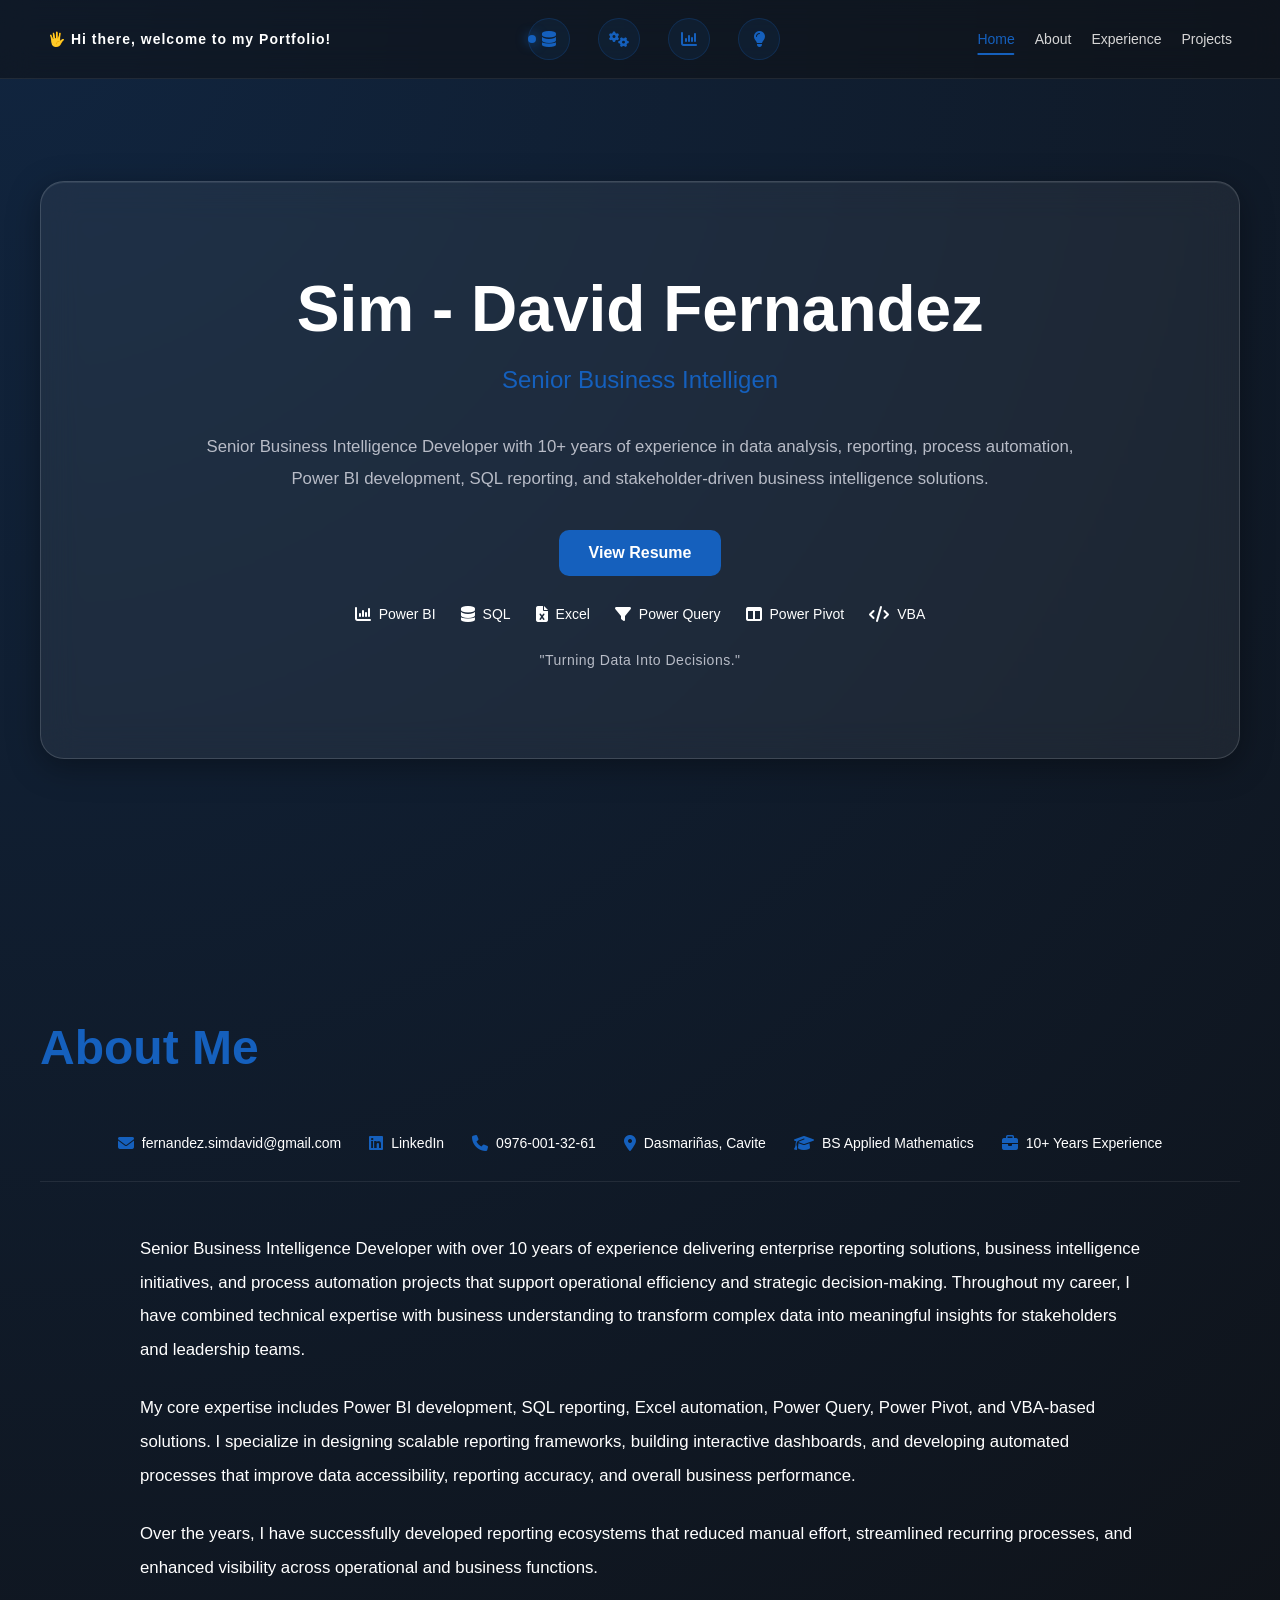
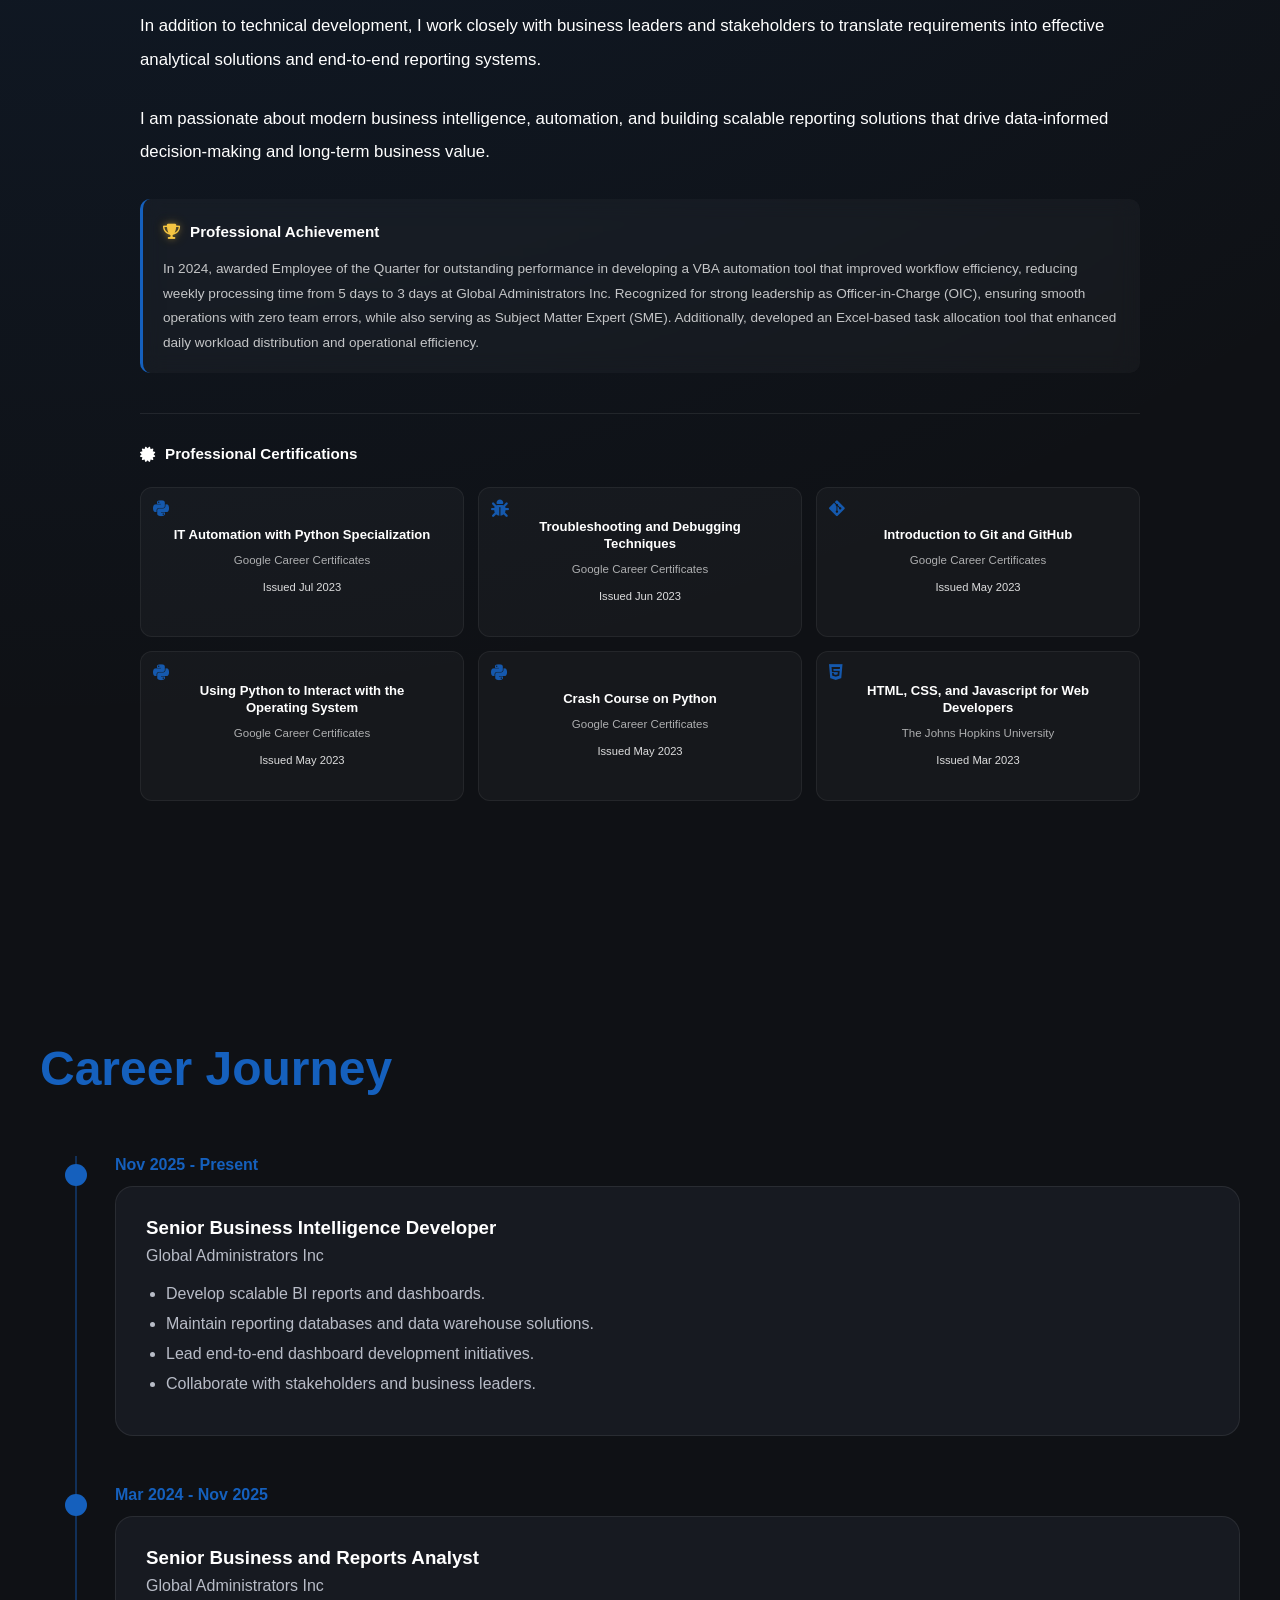
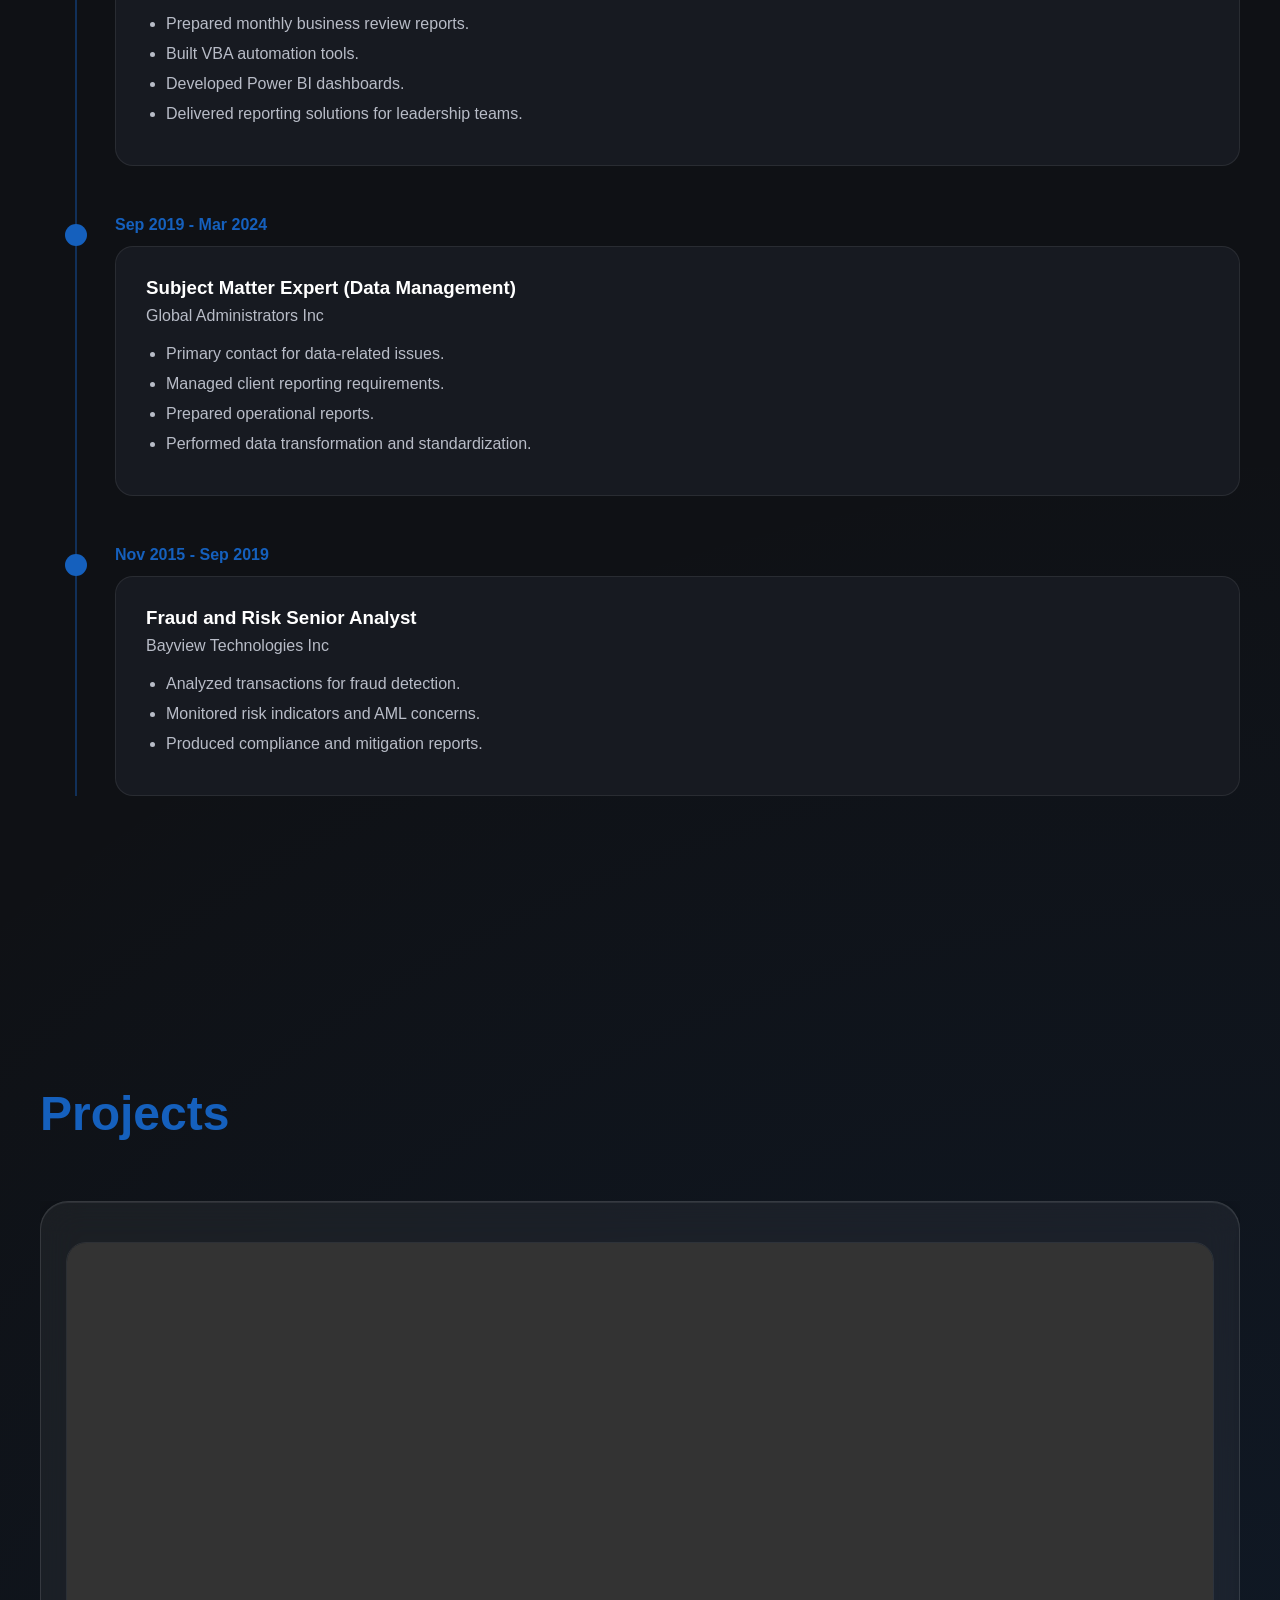
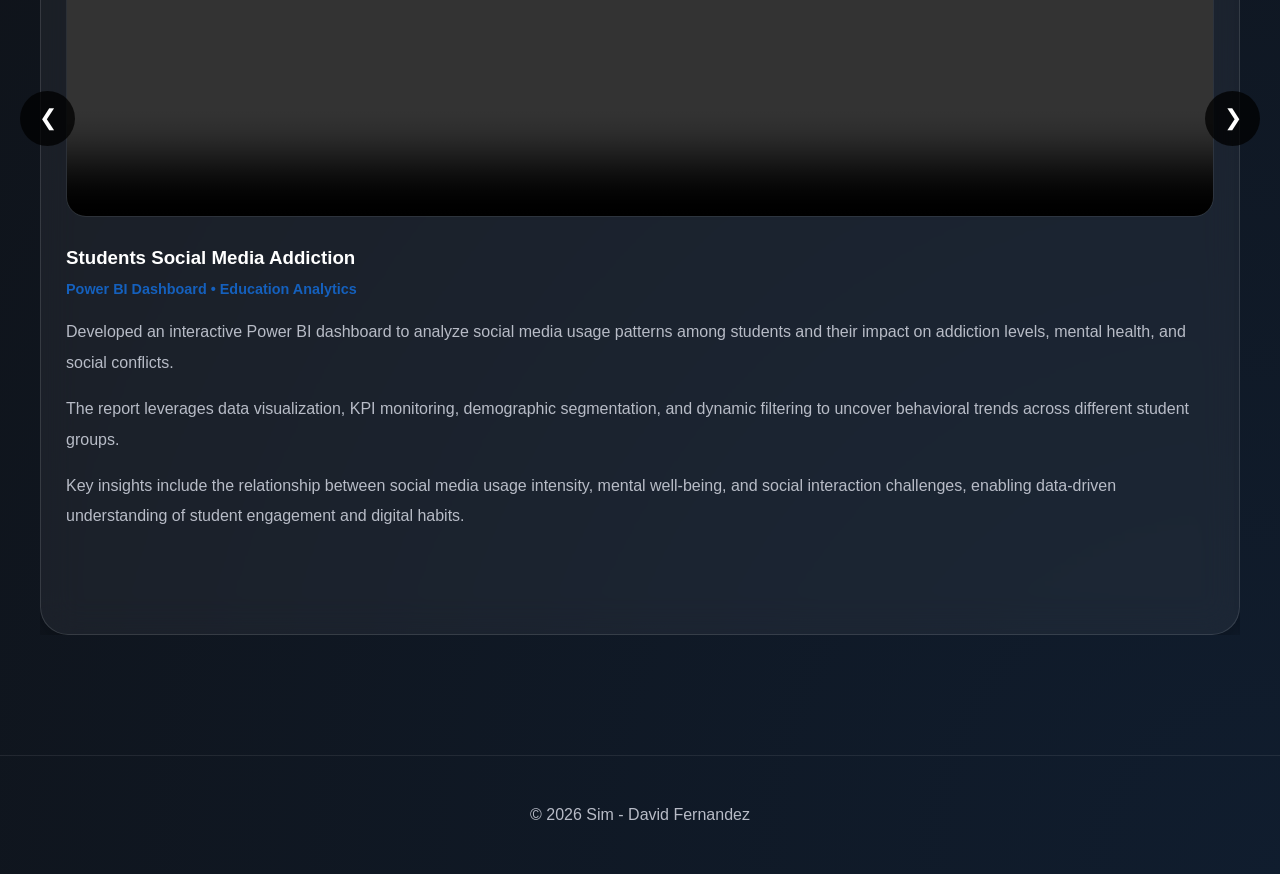
==== commit 82d0f971: "Refactor index.html structure and content" ====
--- a/index.html
+++ b/index.html
@@ -399,6 +399,7 @@
                             <h3>Students Social Media Addiction</h3>
                     
                             <div class="project-meta">
+                                Power BI Dashboard • Education Analytics
                             </div>
                     
                             <p>
@@ -425,10 +426,59 @@
                     </div>
 
                     <div class="project-panel">
-                        <div class="project-image">
-                            Screenshot Coming Soon
-                        </div>
-                        <h3>Account Maintenance Dashboard</h3>
+
+                        <div class="project-image project-video">
+                    
+                            <video
+                                autoplay
+                                muted
+                                loop
+                                playsinline
+                                controls>
+                                <source
+                                    src="./assets/Productivity Report.MP4"
+                                    type="video/mp4">
+                            </video>
+                    
+                        </div>
+                    
+                        <div class="project-info">
+                    
+                            <h3>Productivity Report</h3>
+                    
+                            <div class="project-meta">
+                                Power BI Dashboard • Workforce Analytics
+                            </div>
+                    
+                            <p>
+                                An interactive Power BI solution designed to monitor workforce
+                                utilization and team performance. The dashboard combines KPI
+                                tracking, utilization analysis, and performance reporting to
+                                provide a clear and data-driven view of organizational efficiency,
+                                enabling users to identify trends, optimize resource allocation,
+                                and support strategic planning initiatives.
+                            </p>
+                    
+                            <p>
+                                This portfolio project was inspired by and closely resembles one
+                                of the workforce analytics solutions I developed in a professional
+                                setting.
+                            </p>
+                    
+                            <p>
+                                To protect confidentiality and comply with data privacy
+                                requirements, all data, names, metrics, and business scenarios
+                                presented in this report have been replaced with dummy data and
+                                fictionalized examples.
+                            </p>
+                    
+                            <p>
+                                Any resemblance to actual organizations, teams, or business
+                                operations is purely for demonstration purposes.
+                            </p>
+                    
+                        </div>
+                    
                     </div>
 
                     <div class="project-panel">
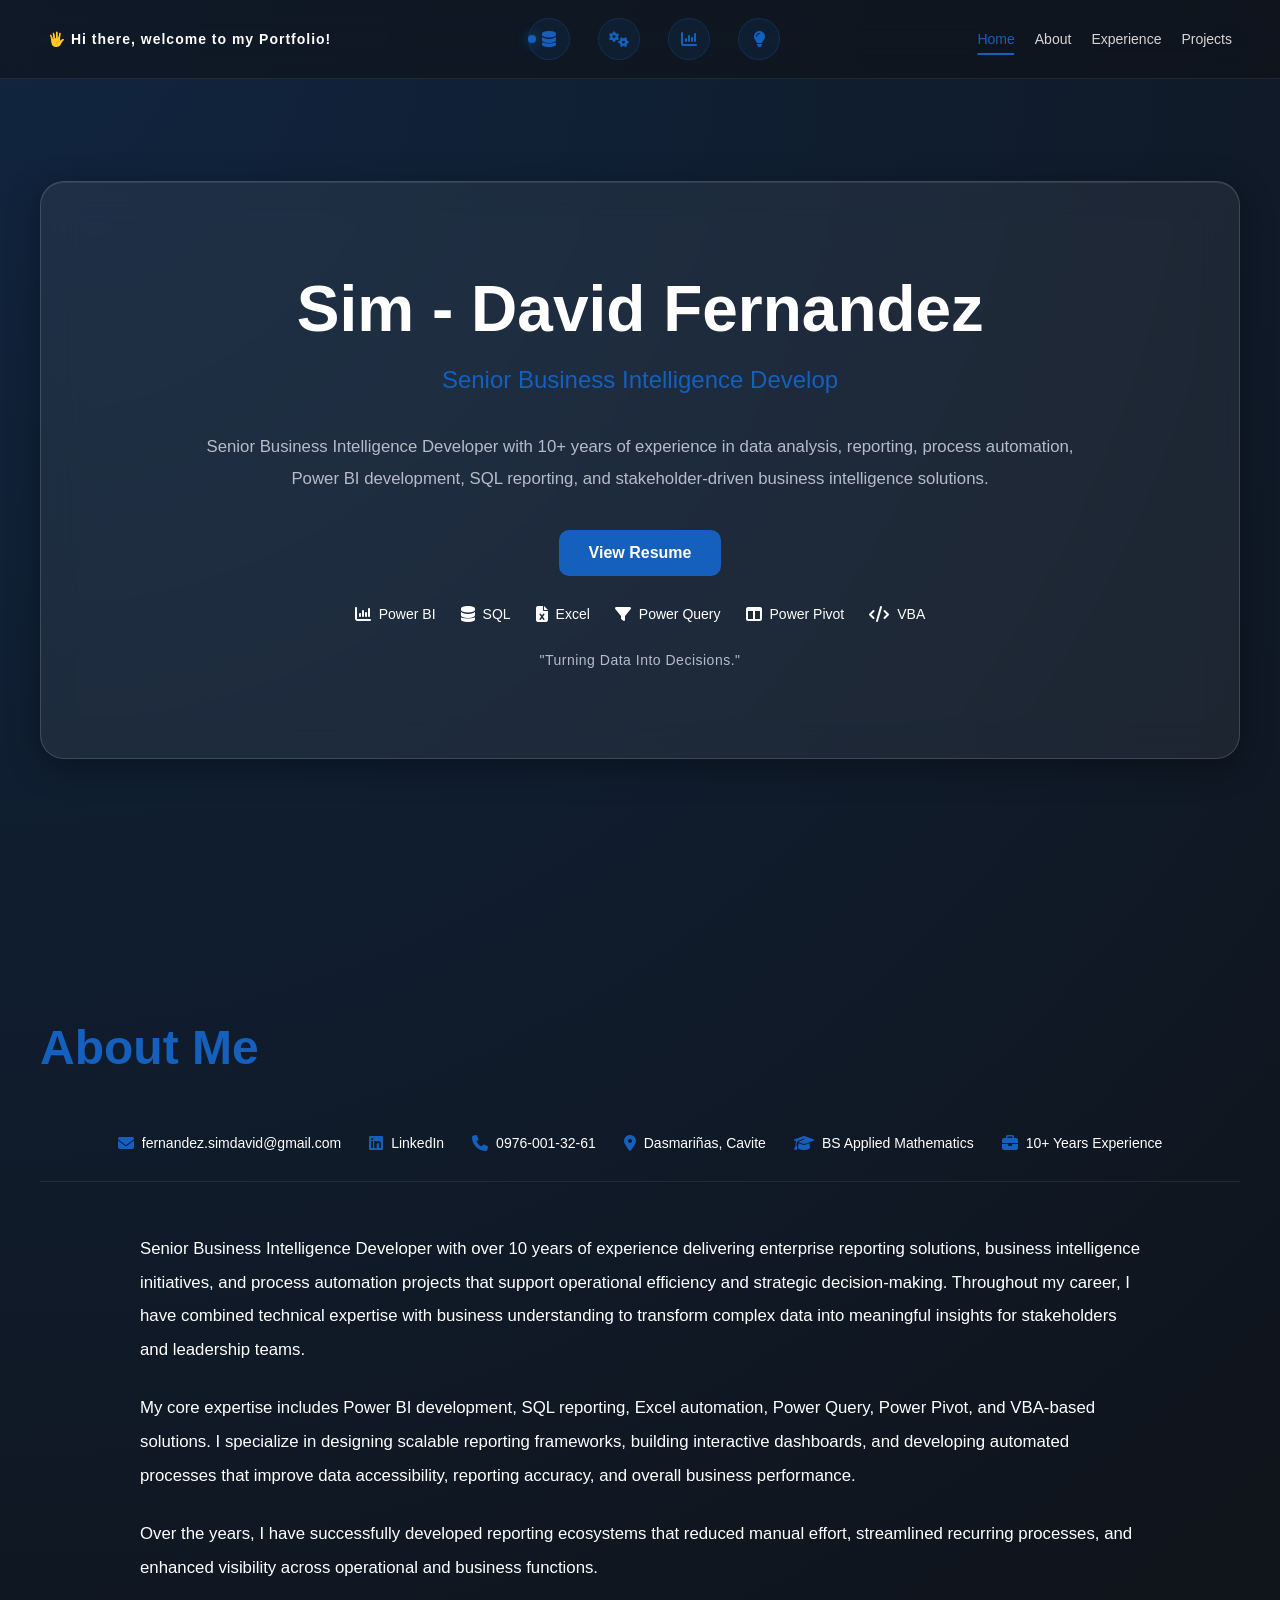
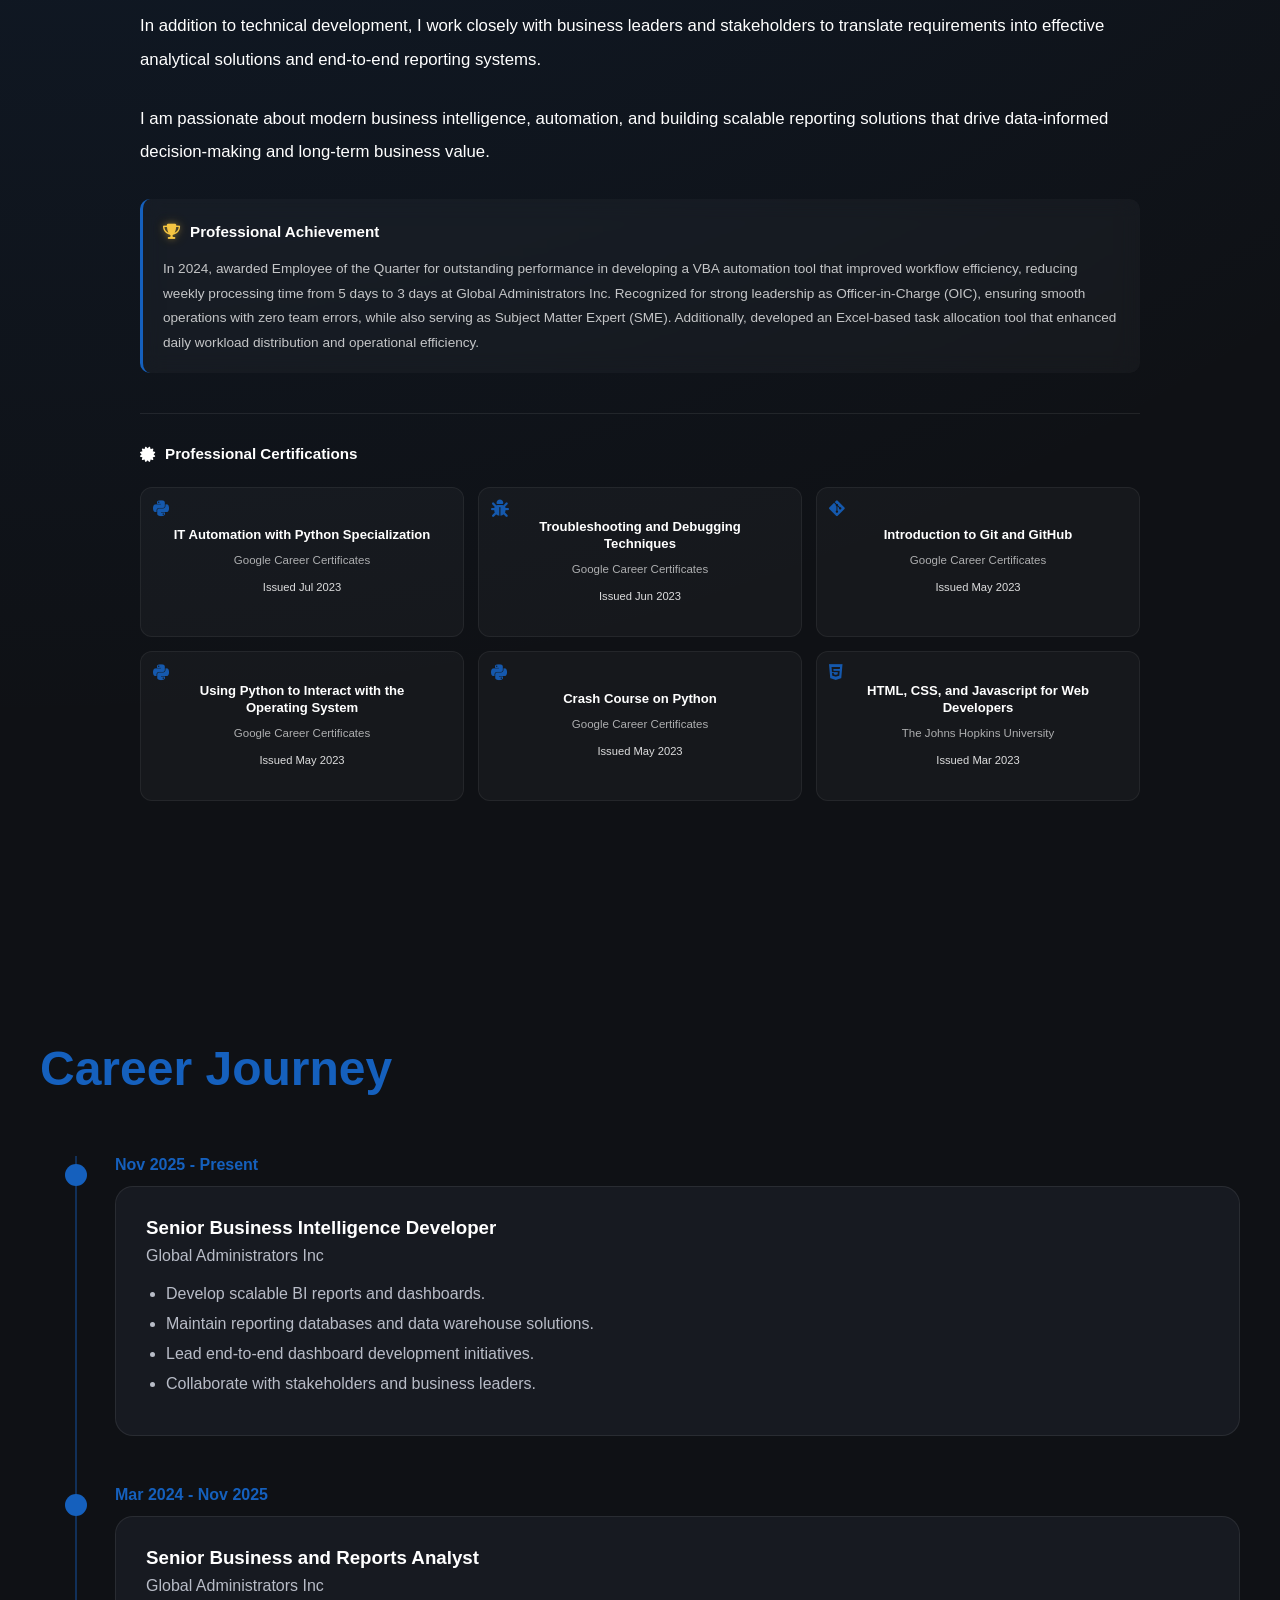
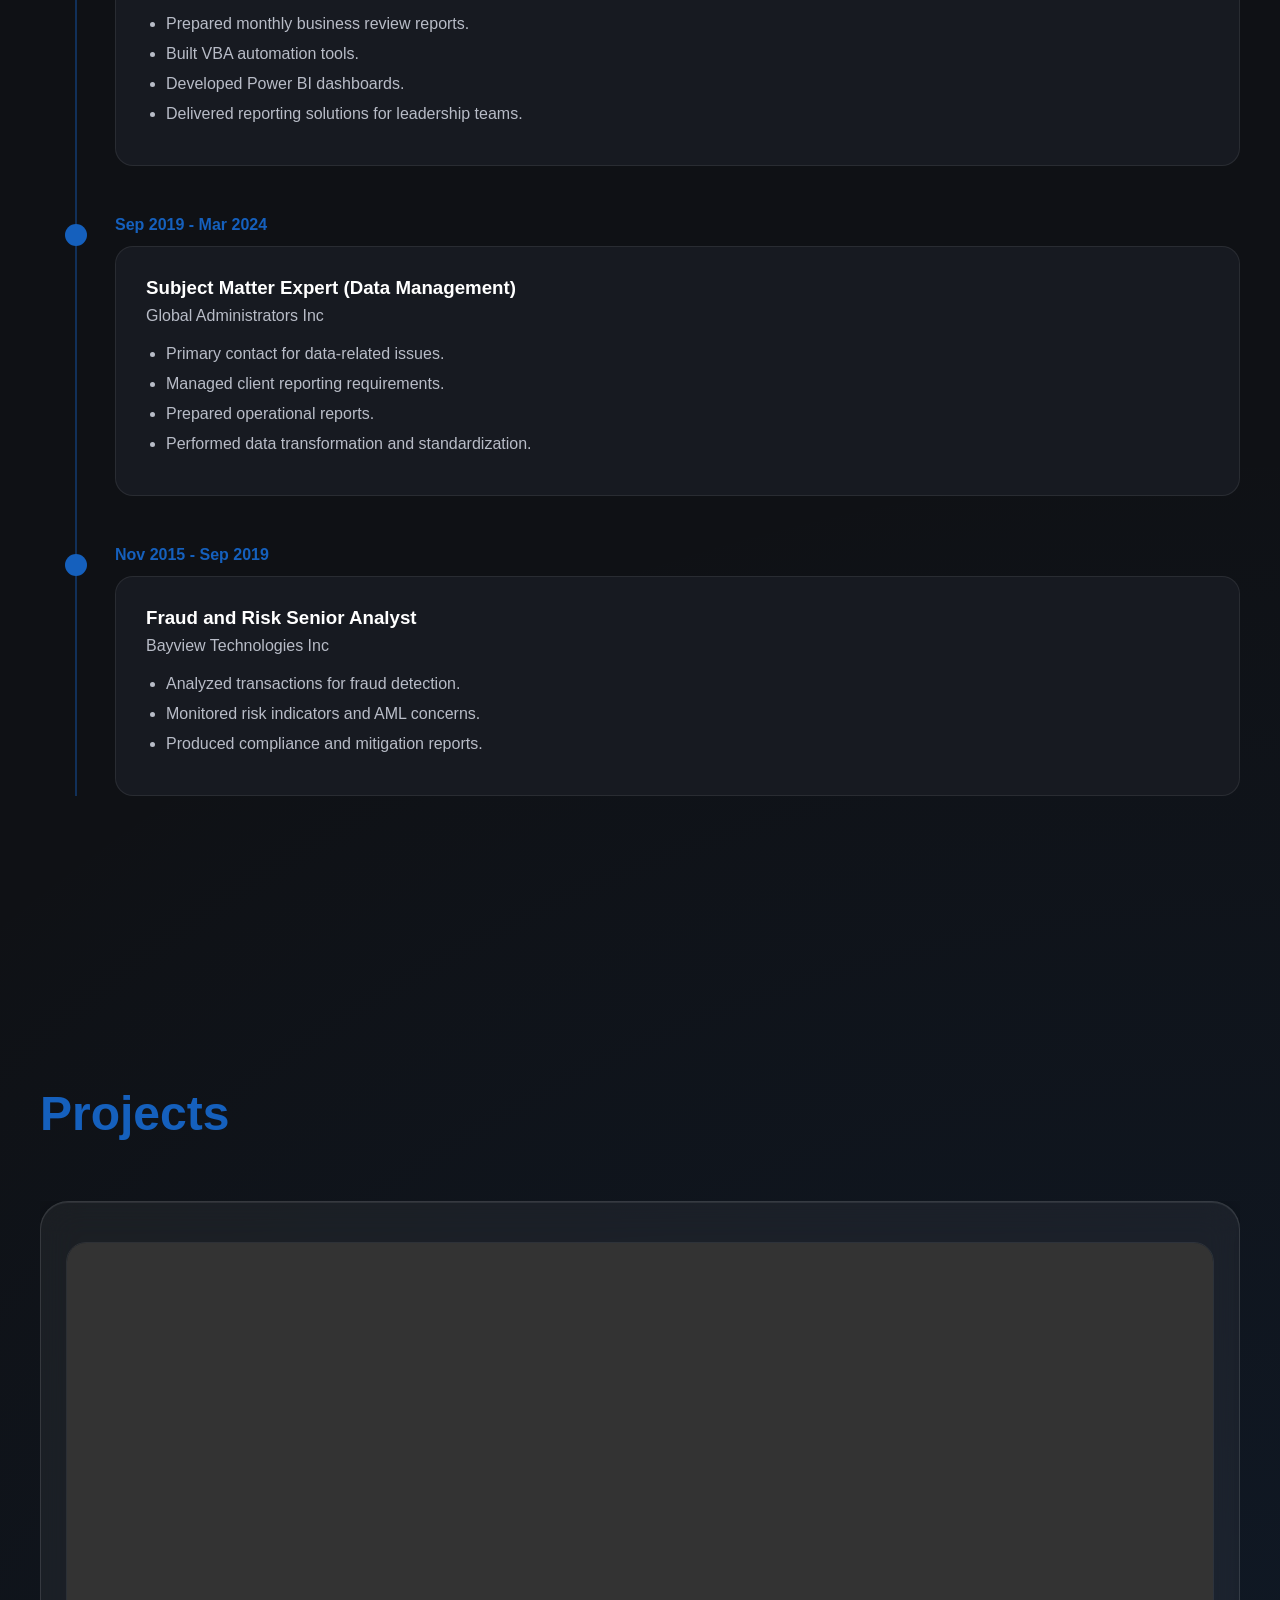
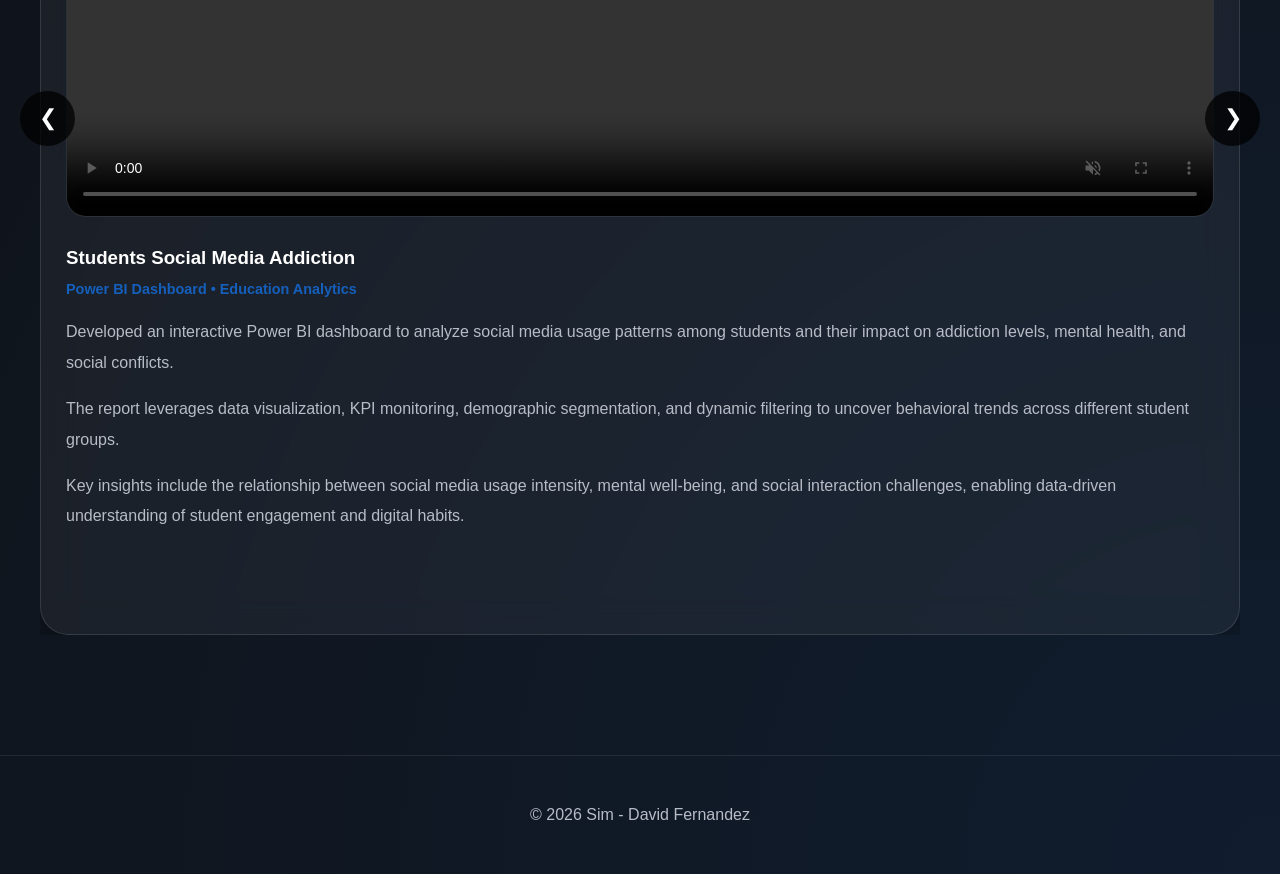
==== commit ec1892ba: "Update index.html" ====
--- a/index.html
+++ b/index.html
@@ -436,7 +436,7 @@
                                 playsinline
                                 controls>
                                 <source
-                                    src="./assets/Productivity Report.MP4"
+                                    src="./assets/Productivity Report.mp4"
                                     type="video/mp4">
                             </video>
                     
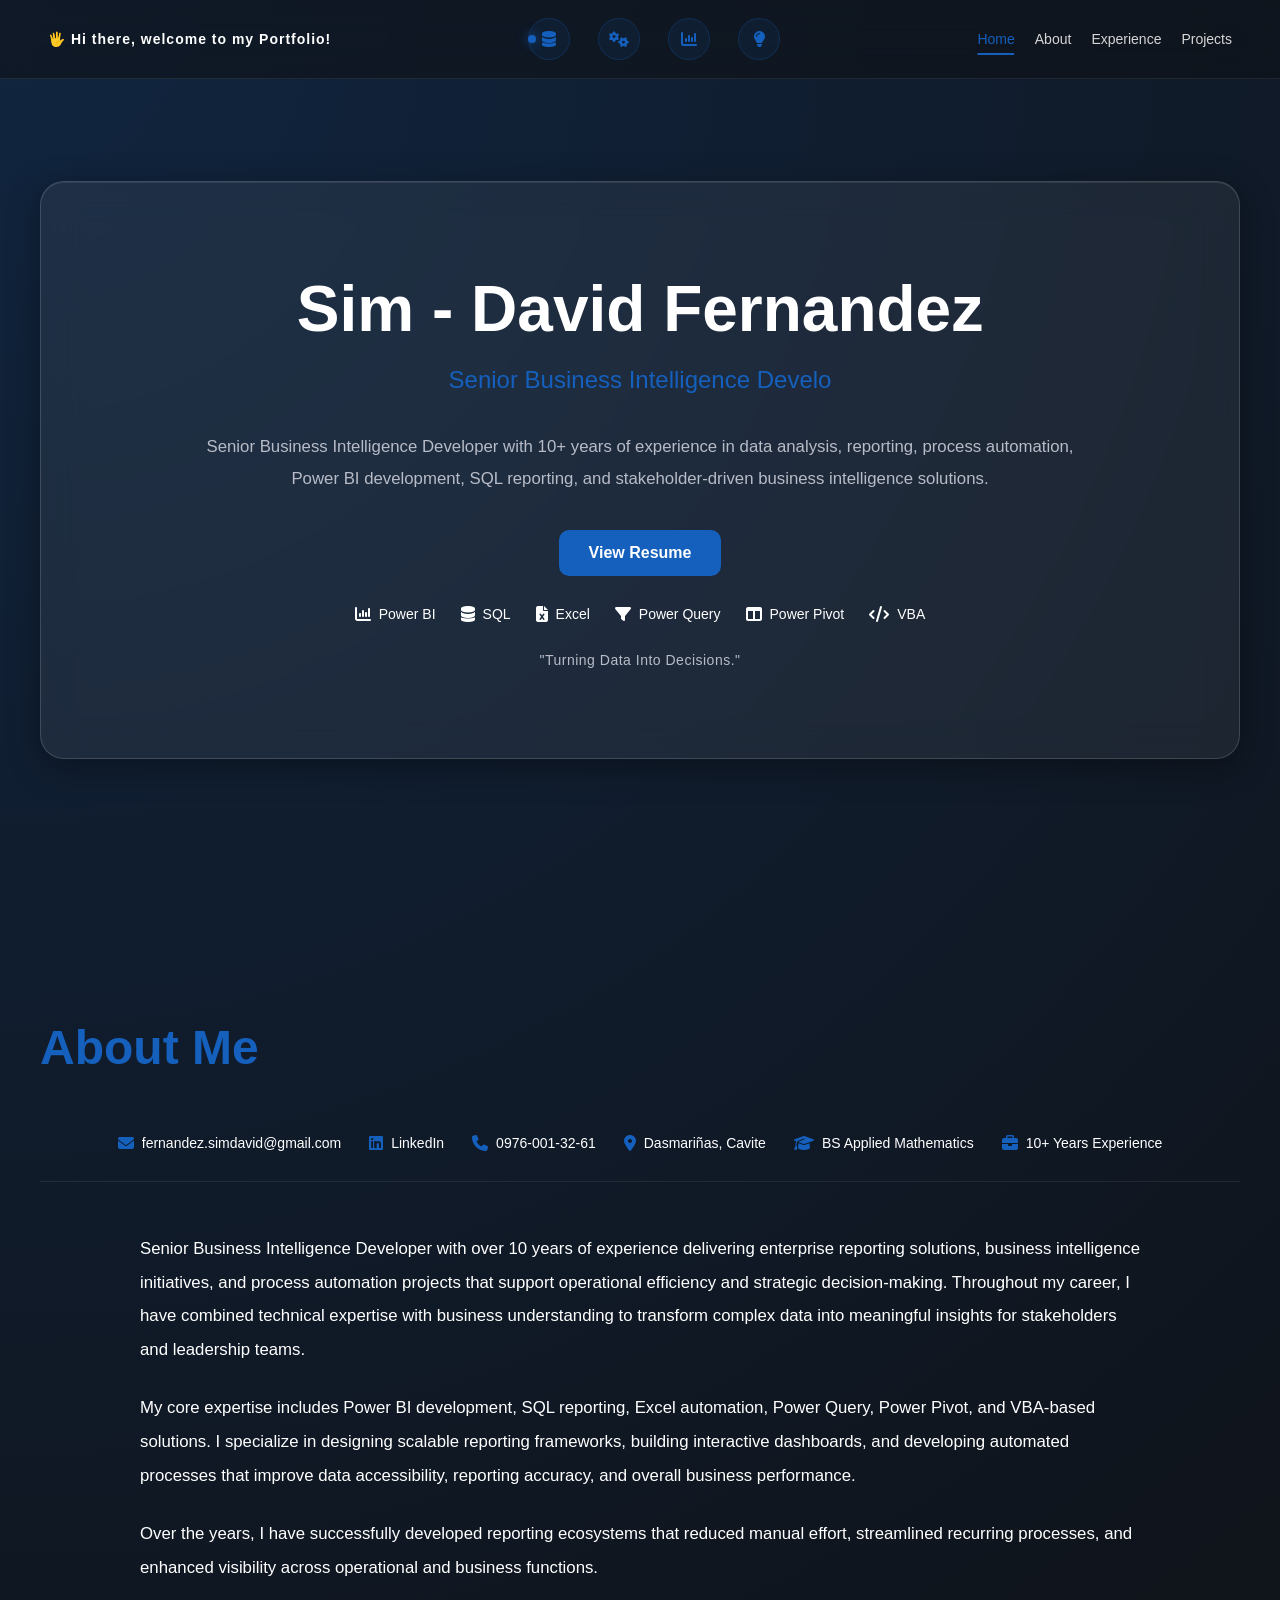
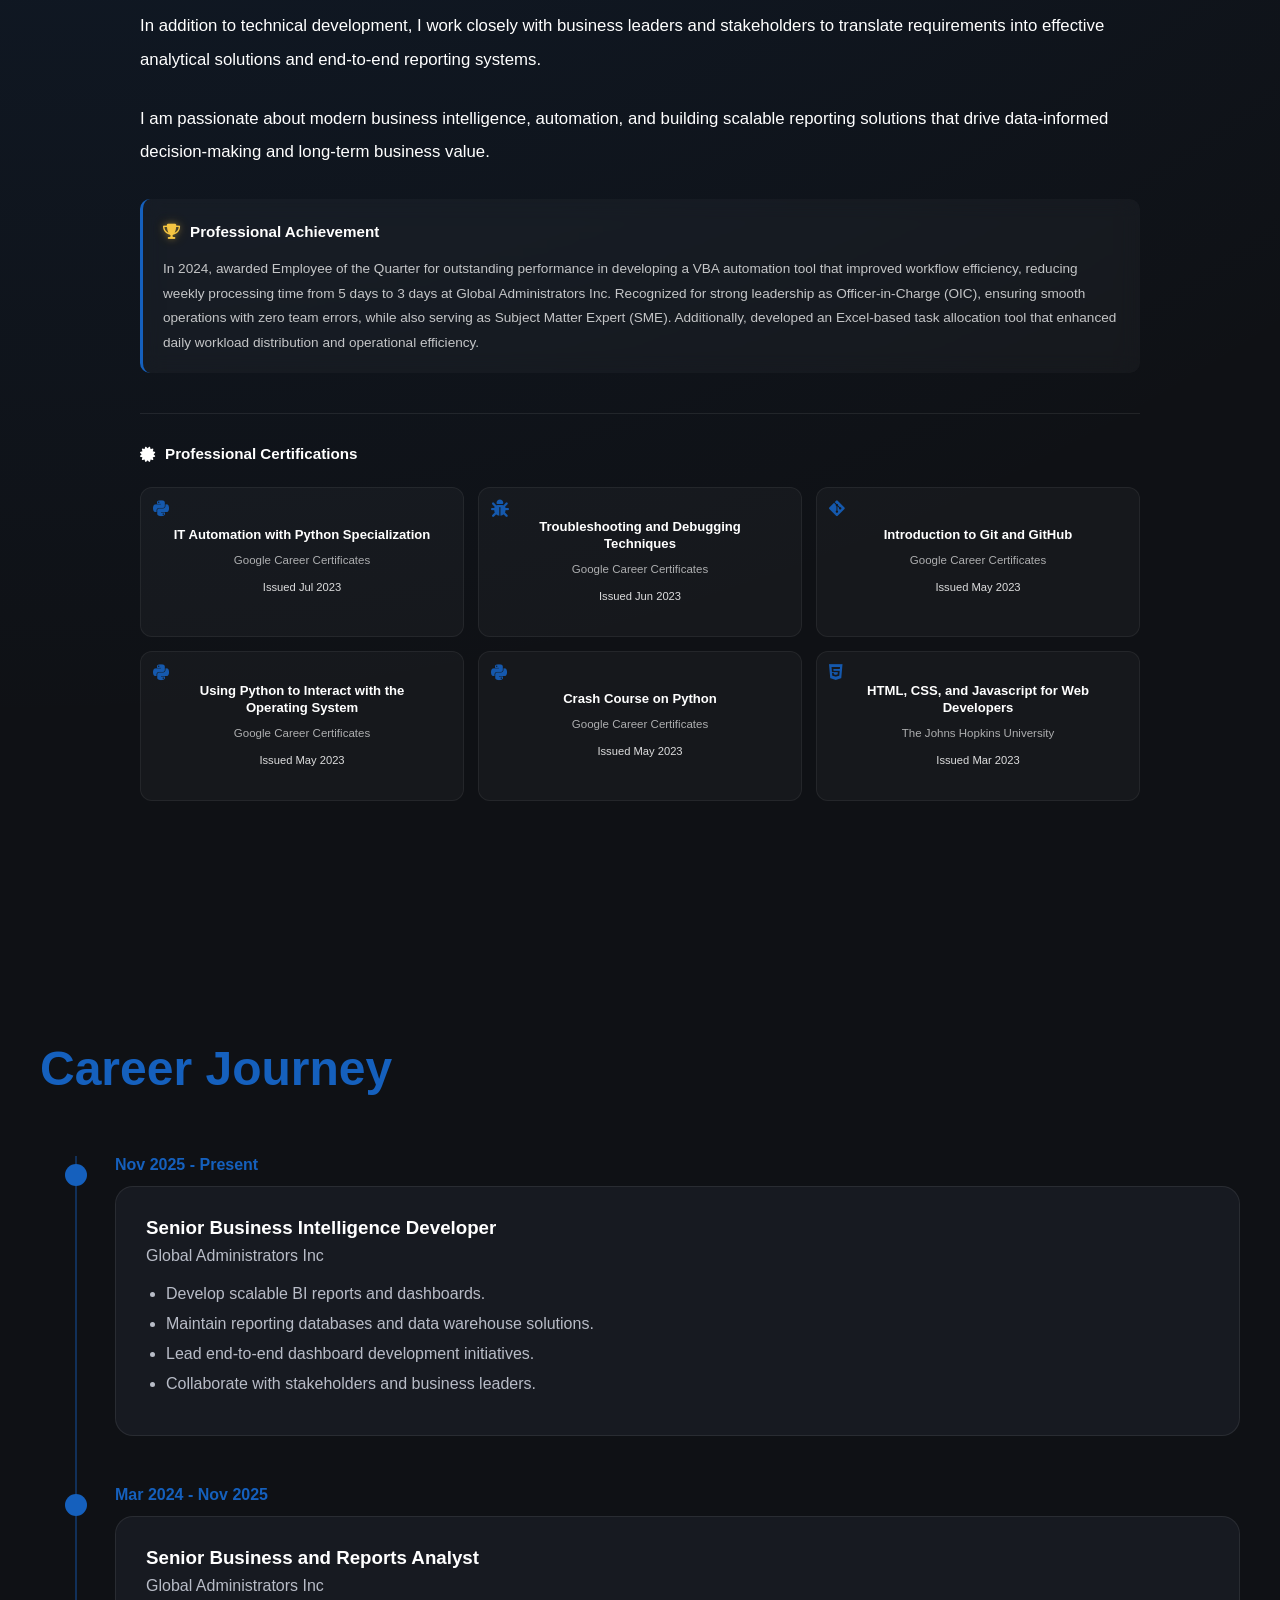
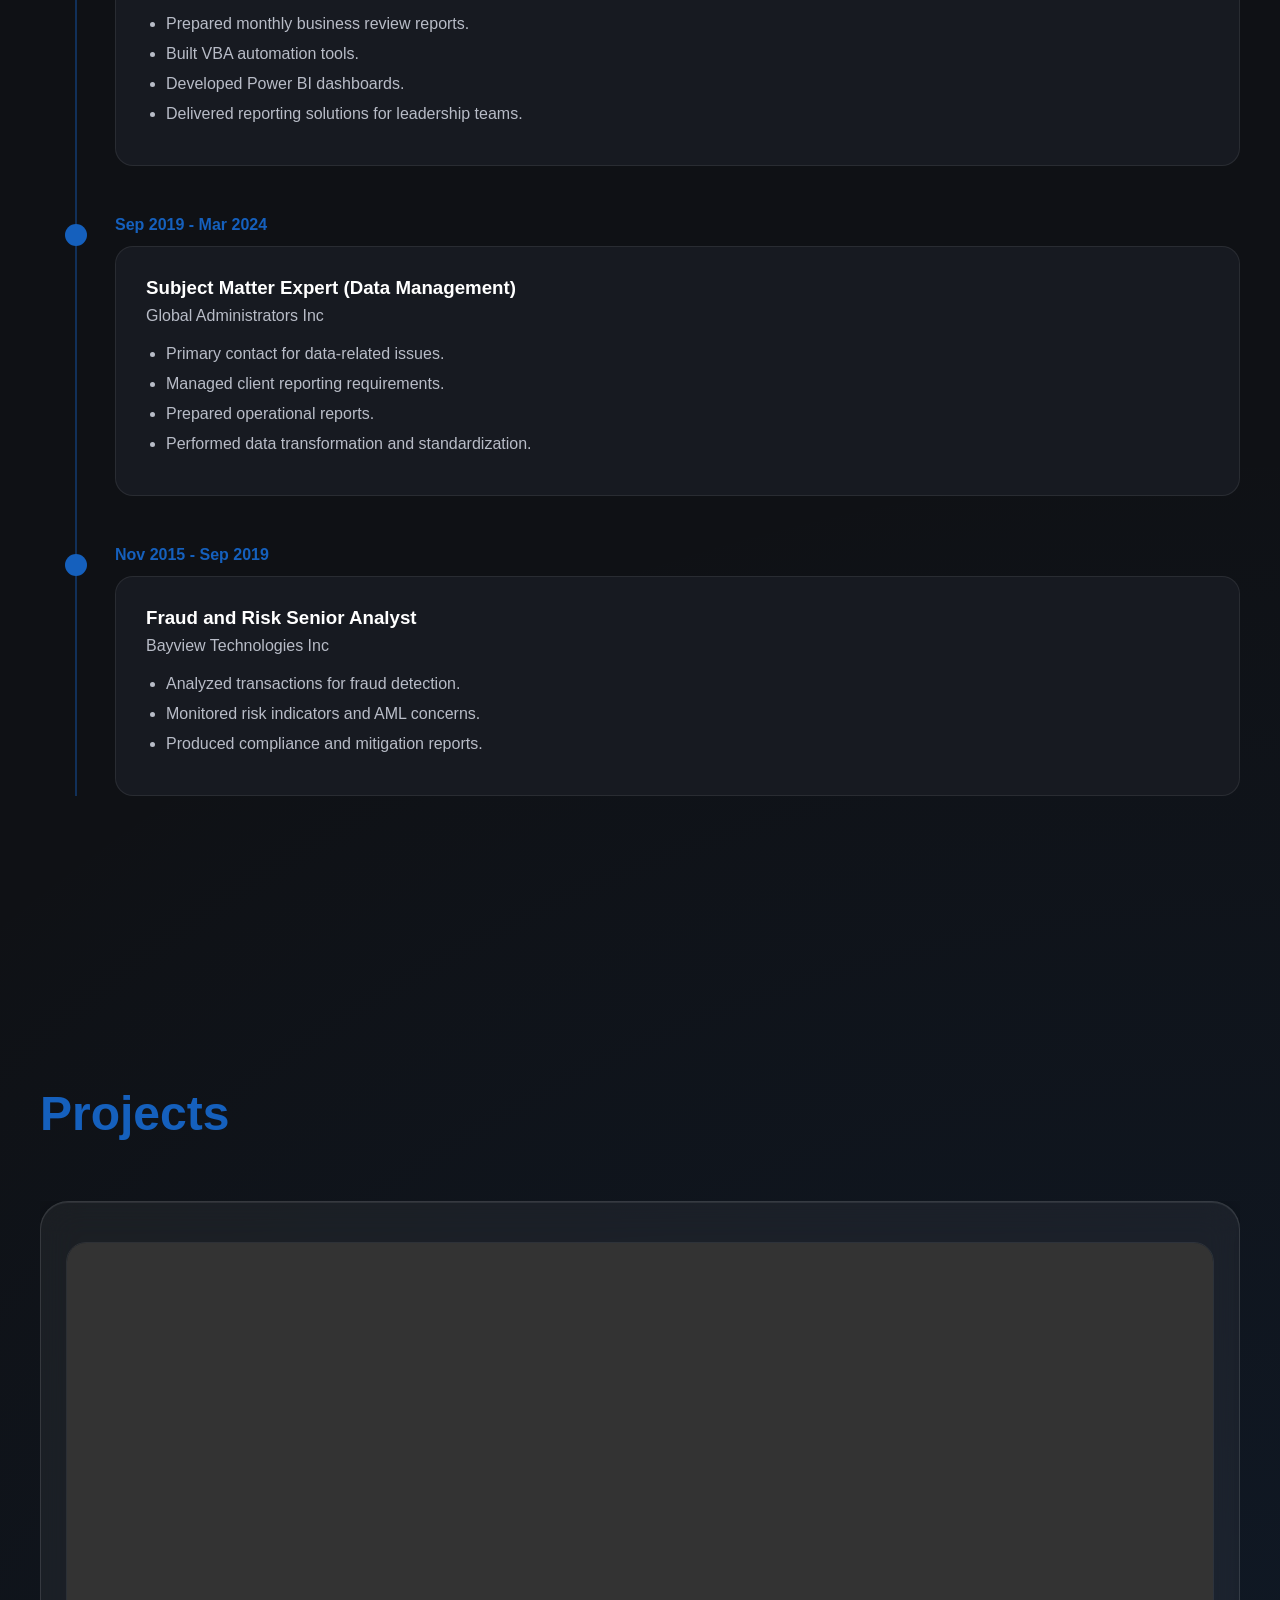
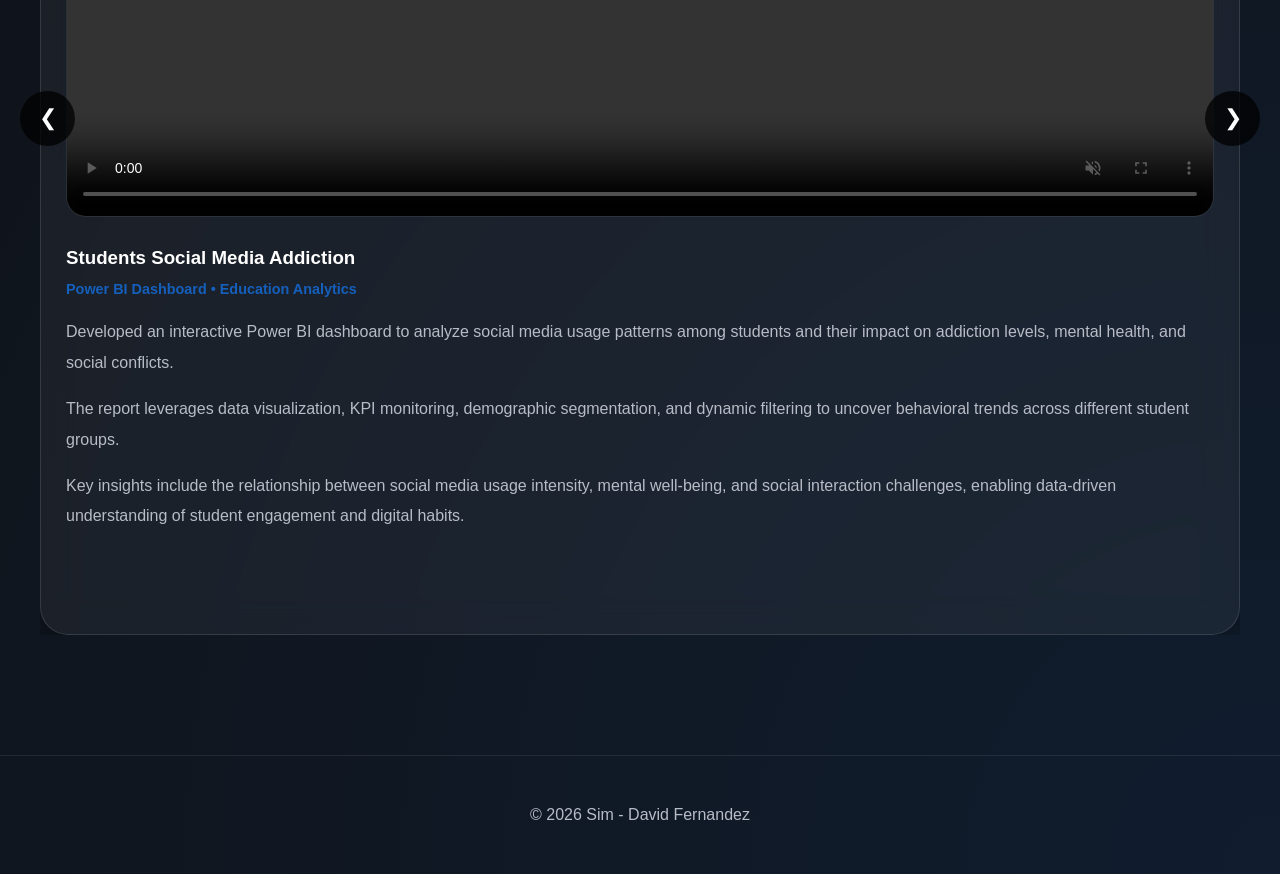
==== commit 86a326bb: "Update index.html" ====
--- a/index.html
+++ b/index.html
@@ -482,24 +482,62 @@
                     </div>
 
                     <div class="project-panel">
-                        <div class="project-image">
-                            Screenshot Coming Soon
-                        </div>
-                        <h3>VBA Automation Tool</h3>
+
+                        <div class="project-image project-video">
+                    
+                            <video controls preload="metadata">
+                    
+                                <source
+                                    src="./assets/Sales Dashboard.mp4"
+                                    type="video/mp4">
+                    
+                            </video>
+                    
+                        </div>
+                    
+                        <div class="project-info">
+                    
+                            <h3>Sales Dashboard</h3>
+                    
+                            <div class="project-meta">
+                                Power BI Dashboard Demo • Sales Analytics
+                            </div>
+                    
+                            <p>
+                                Developed an interactive Power BI Sales Dashboard that provides a
+                                comprehensive view of business performance through key sales,
+                                profit, and cost metrics.
+                            </p>
+                    
+                            <p>
+                                The dashboard features Year-over-Year (YOY), Year-to-Date (YTD),
+                                and Month-over-Month (MOM) comparisons, enabling stakeholders to
+                                monitor trends, identify growth opportunities, and make
+                                data-driven decisions.
+                            </p>
+                    
+                            <p>
+                                Interactive visualizations, KPI cards, and drill-down analysis
+                                help users quickly evaluate performance across different
+                                dimensions and time periods.
+                            </p>
+                    
+                        </div>
+                    
                     </div>
 
                     <div class="project-panel">
                         <div class="project-image">
-                            Screenshot Coming Soon
-                        </div>
-                        <h3>Healthcare Reporting Suite</h3>
+                            WIP...
+                        </div>
+                        <h3>WIP...</h3>
                     </div>
 
                     <div class="project-panel">
                         <div class="project-image">
-                            Future Project
-                        </div>
-                        <h3>Coming Soon</h3>
+                            WIP...
+                        </div>
+                        <h3>WIP...</h3>
                     </div>
 
                 </div>
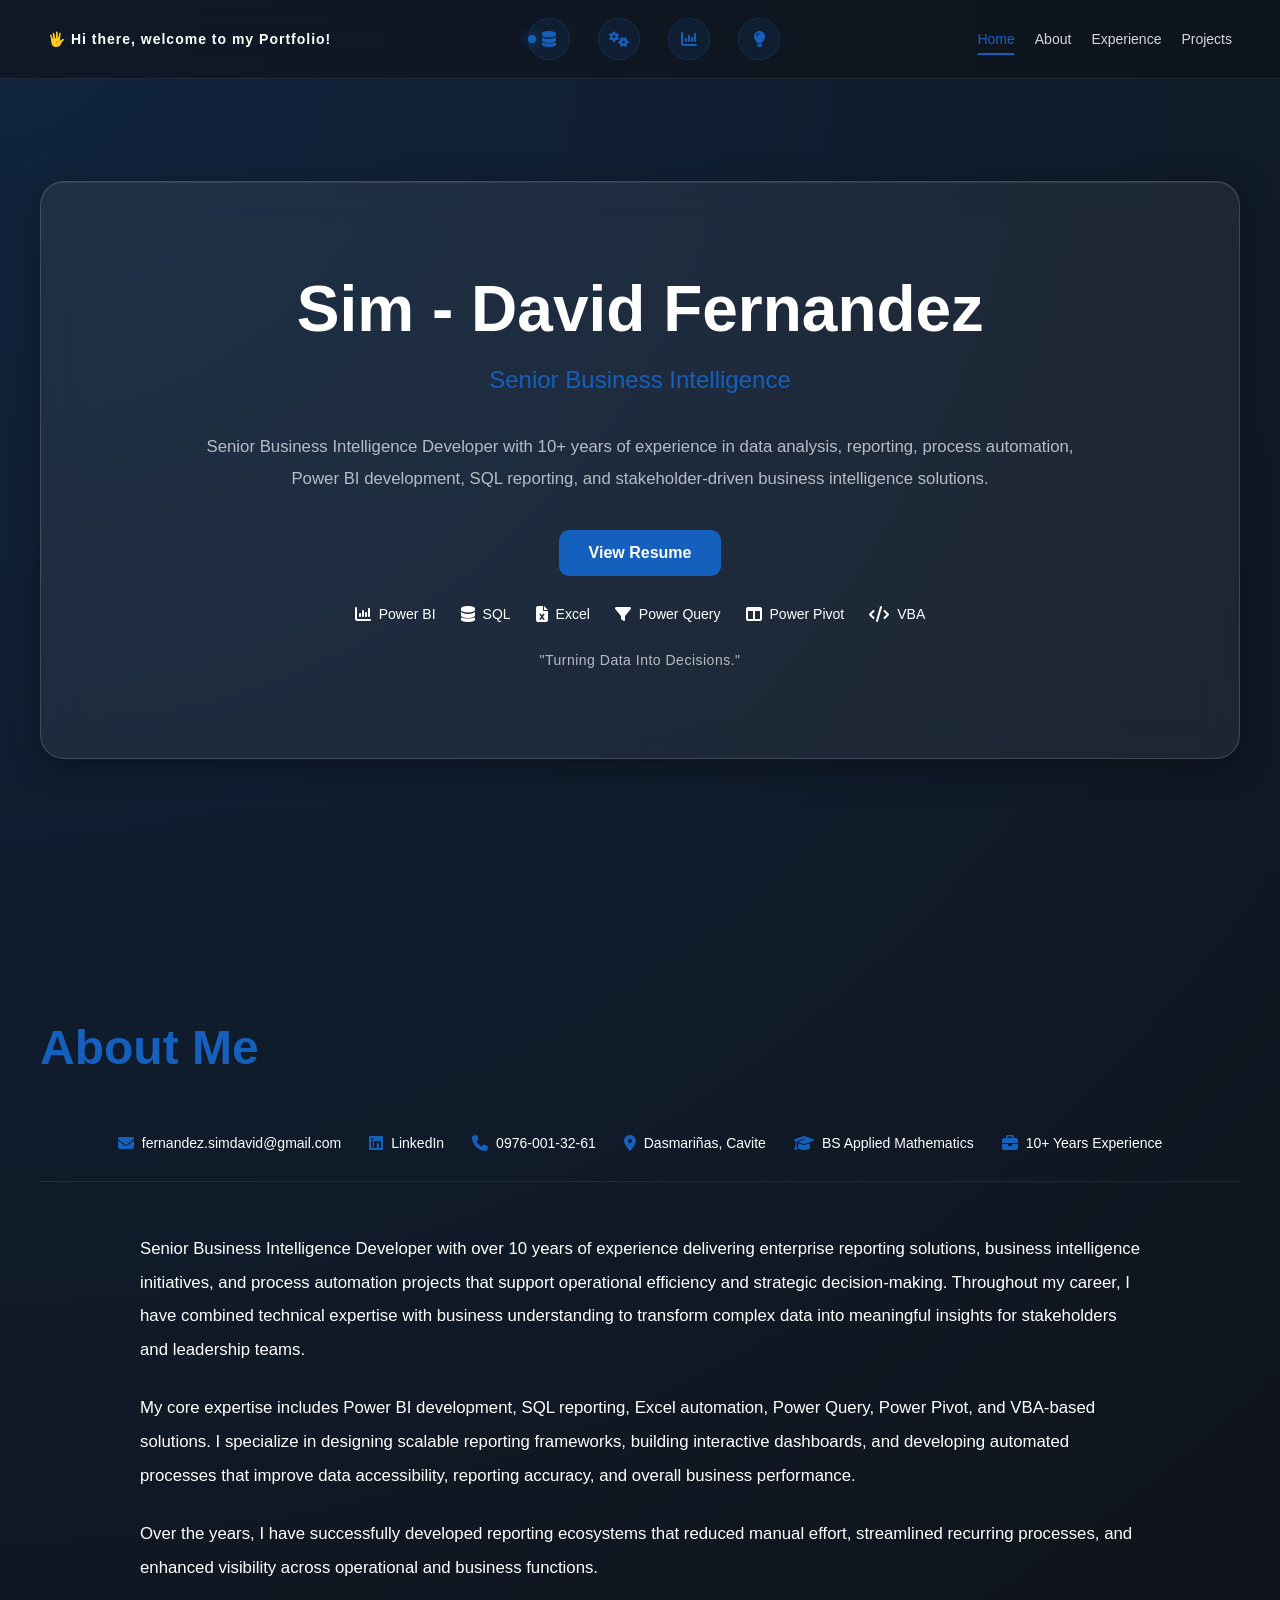
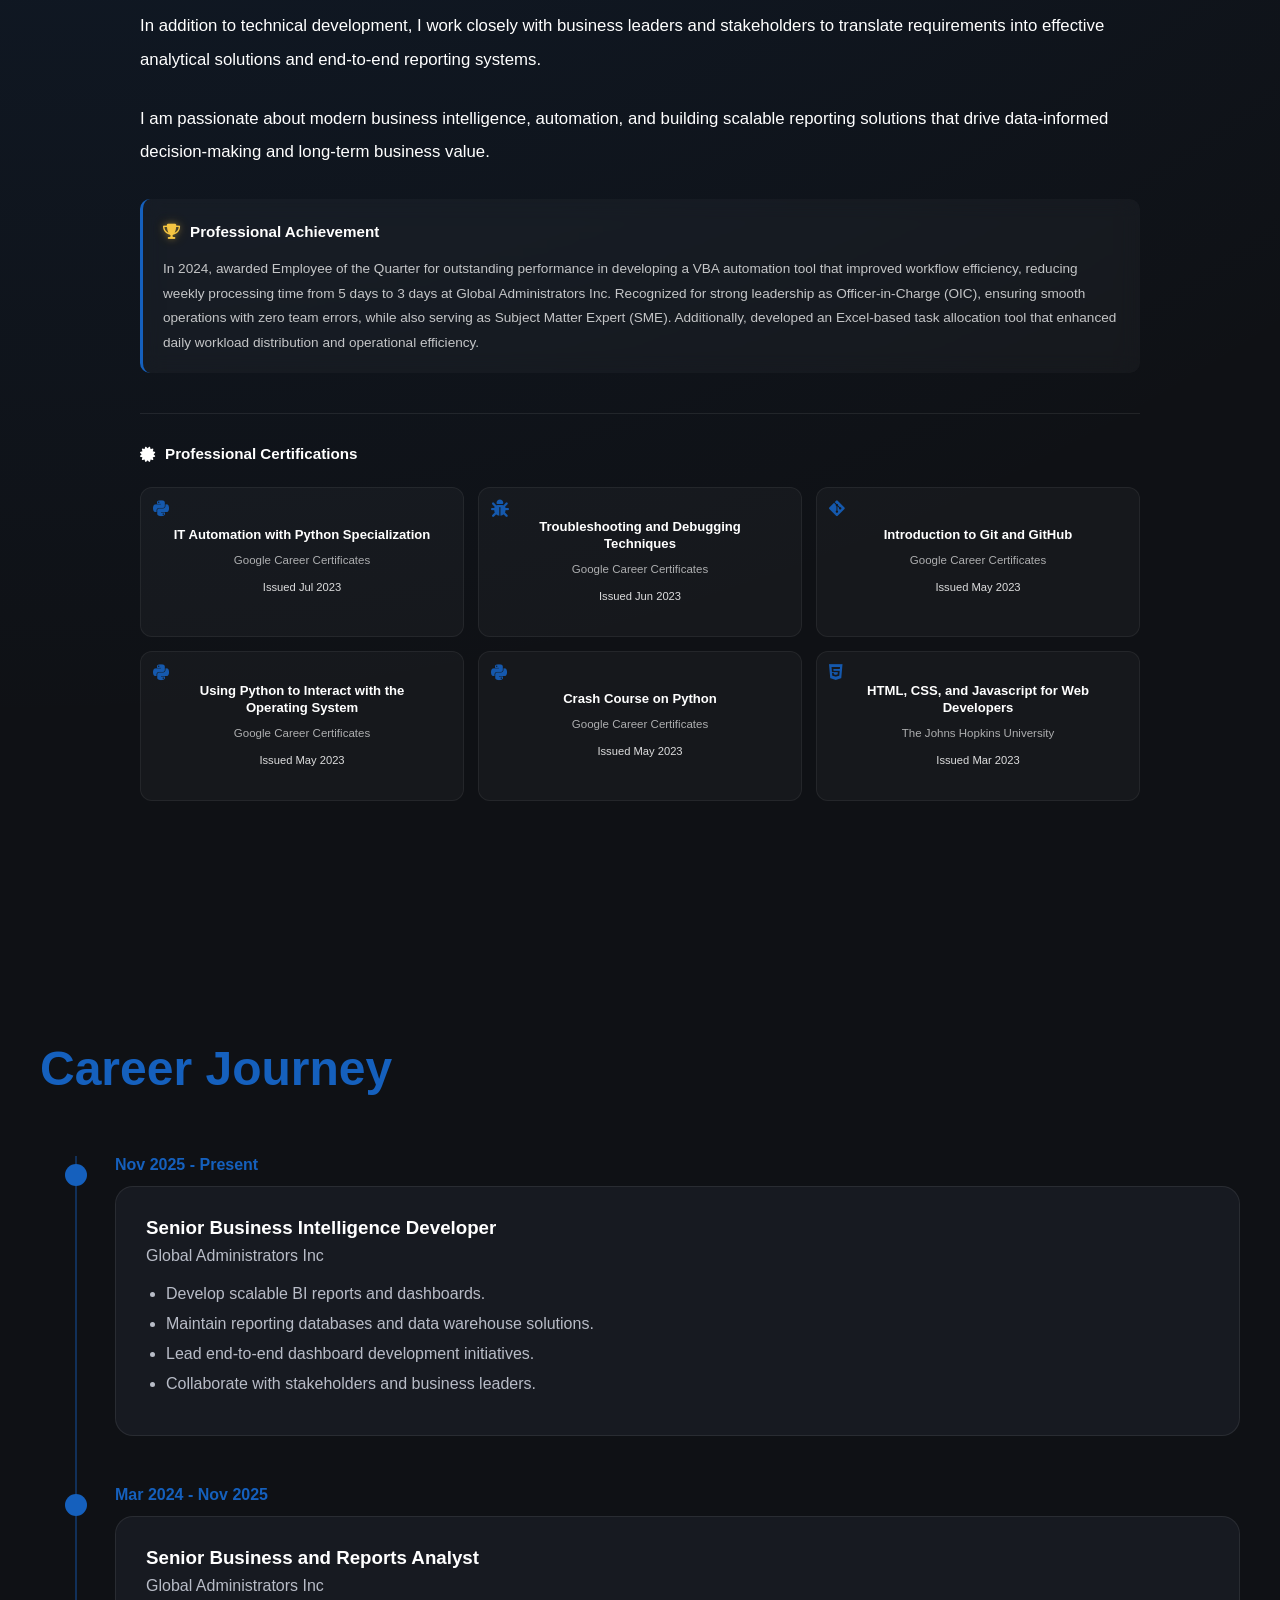
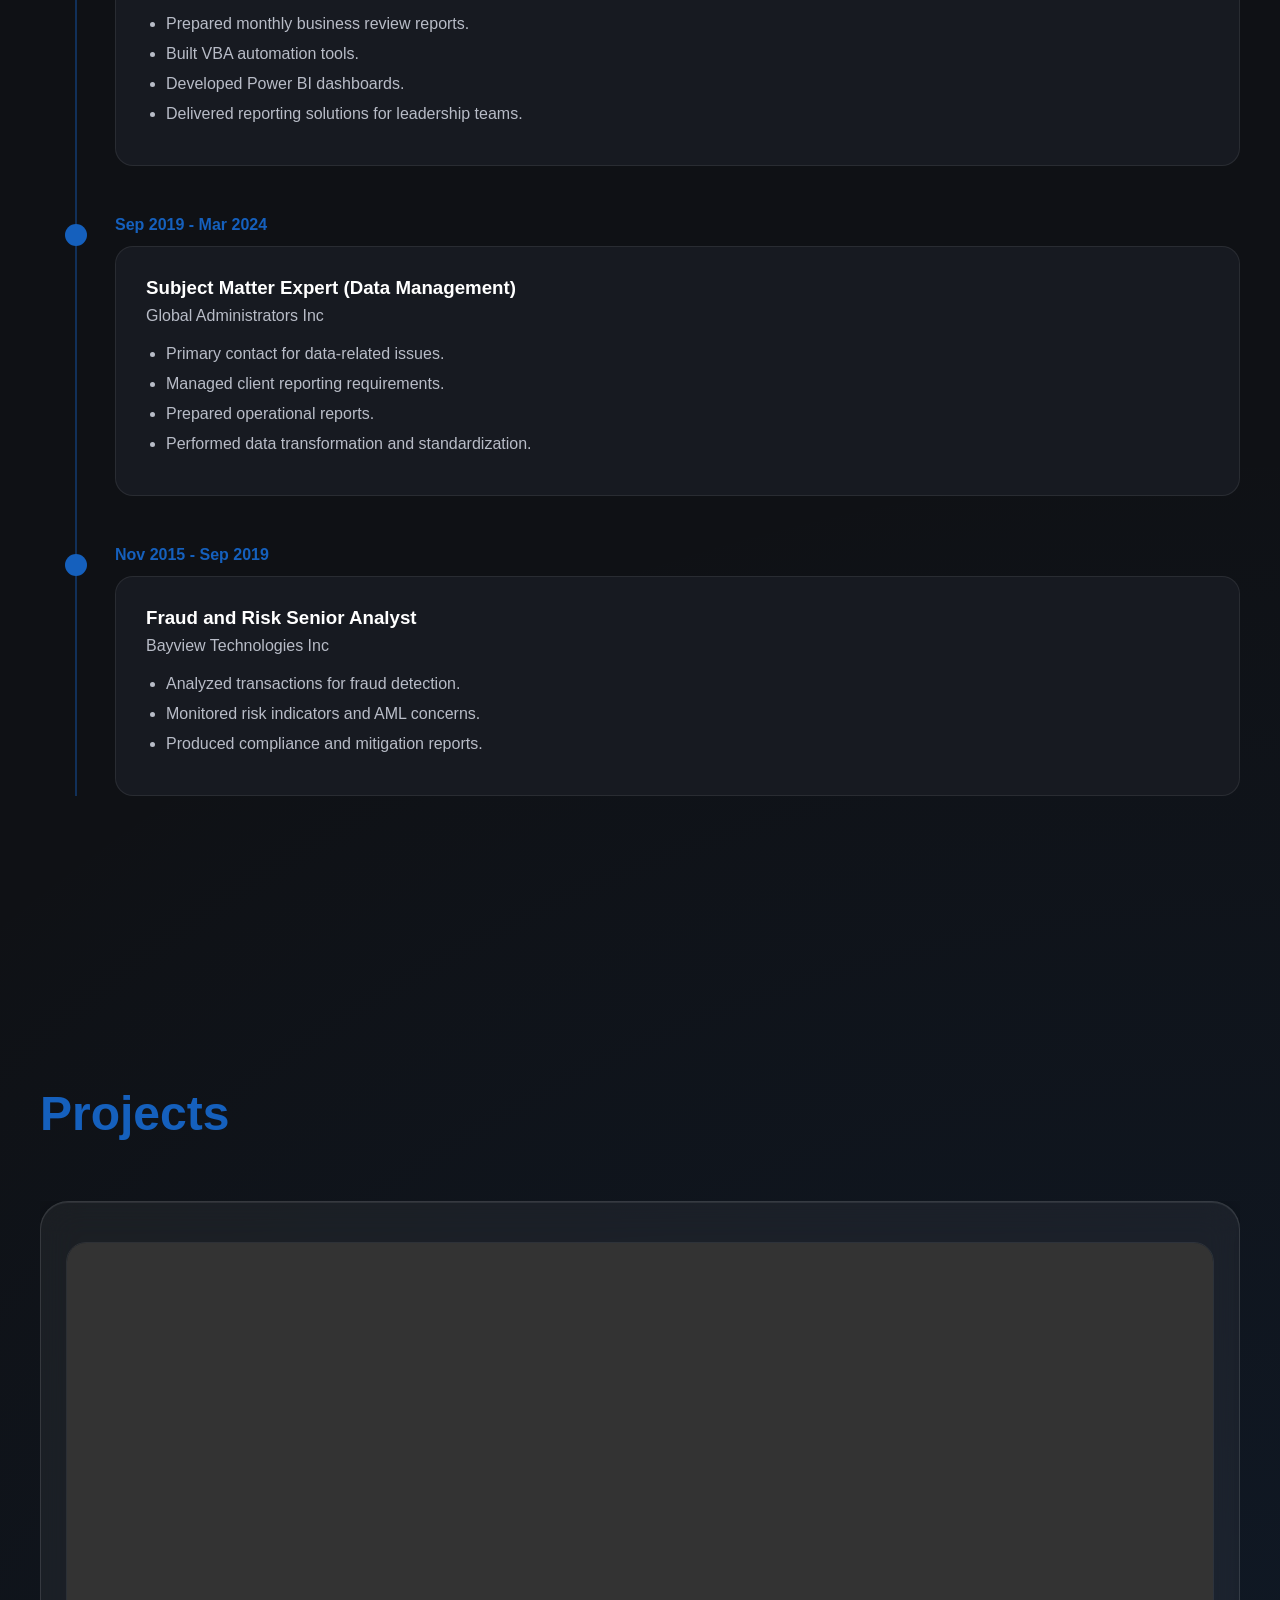
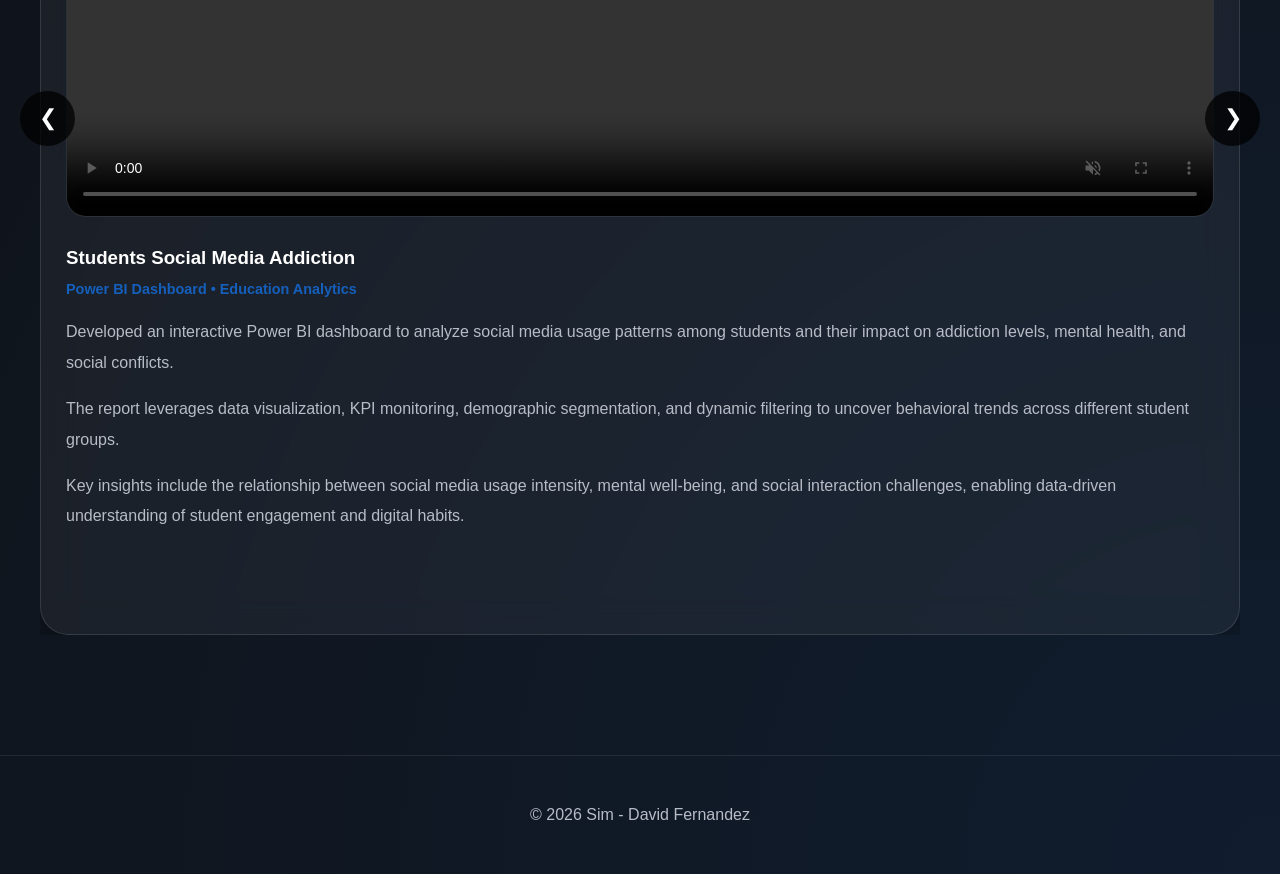
==== commit 9b2a6d6d: "Update index.html" ====
--- a/index.html
+++ b/index.html
@@ -500,7 +500,7 @@
                             <h3>Sales Dashboard</h3>
                     
                             <div class="project-meta">
-                                Power BI Dashboard Demo • Sales Analytics
+                                Power BI Dashboard • Sales Analytics
                             </div>
                     
                             <p>
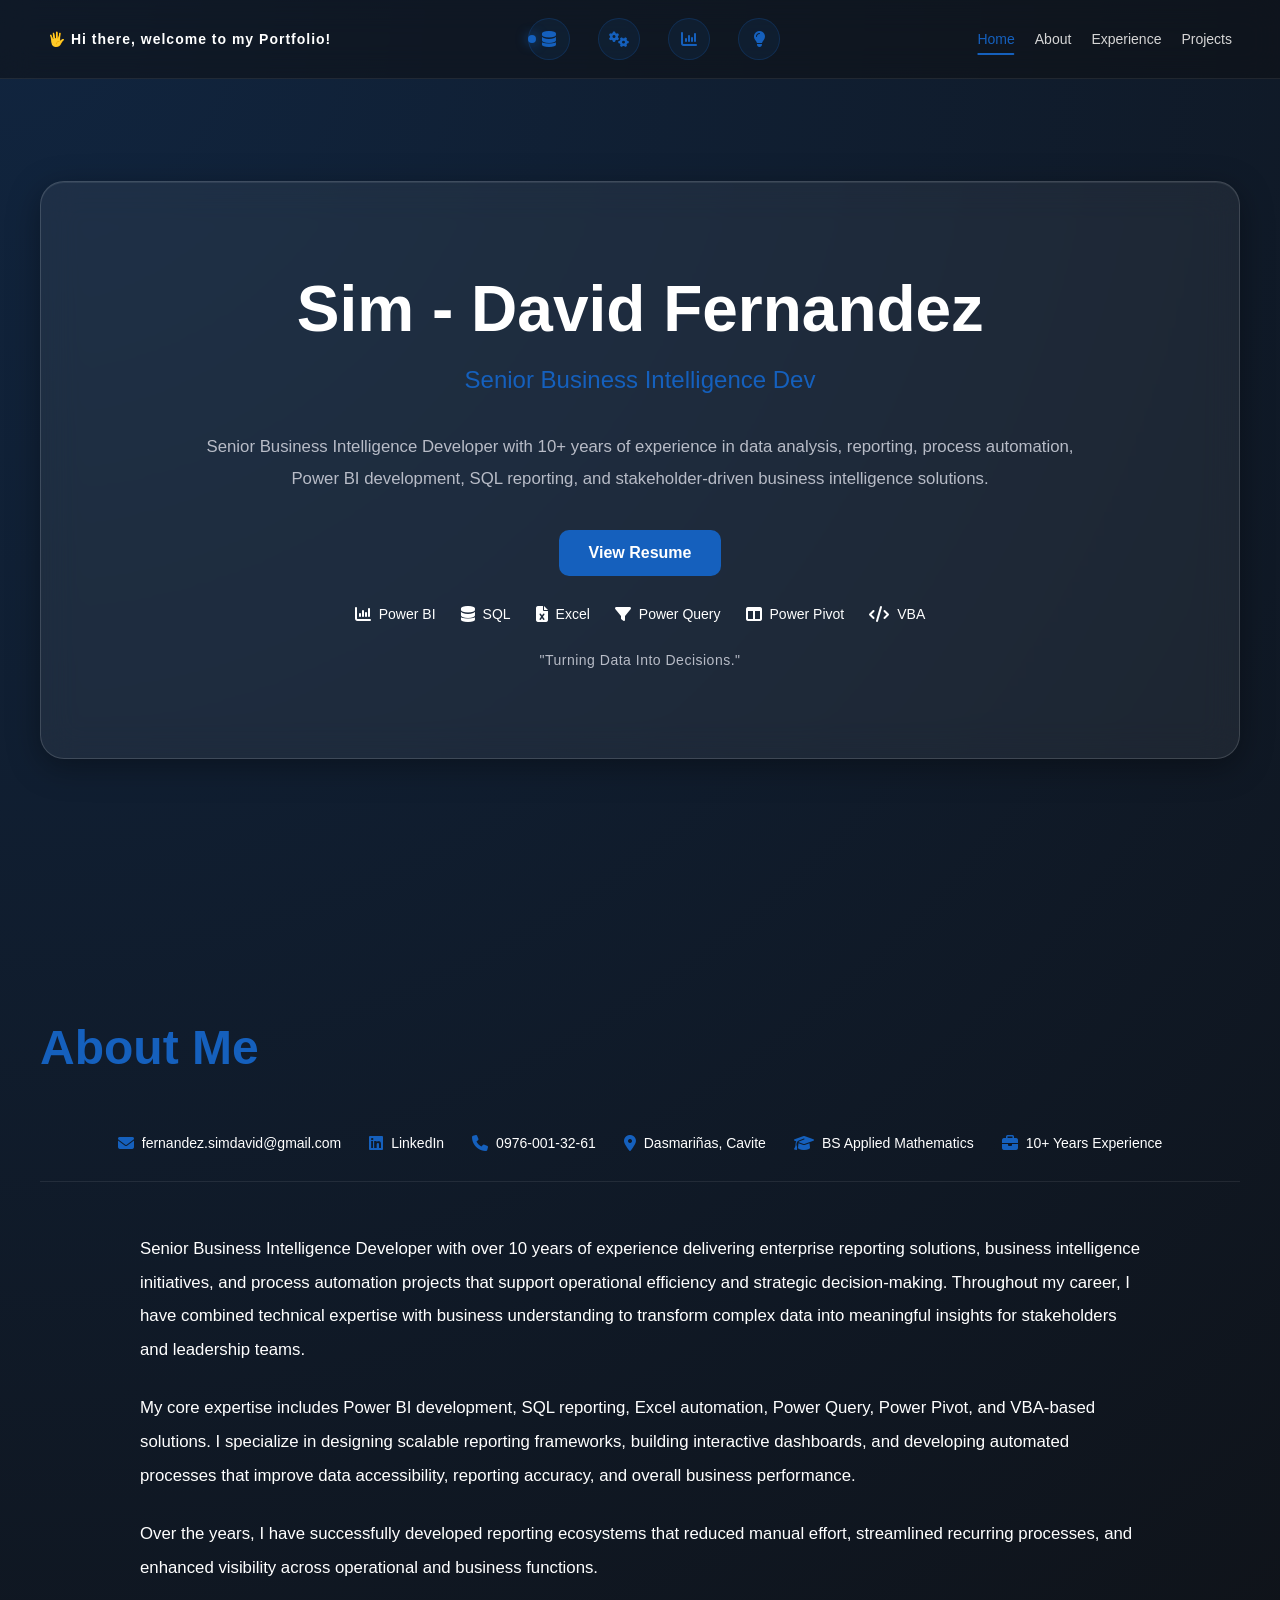
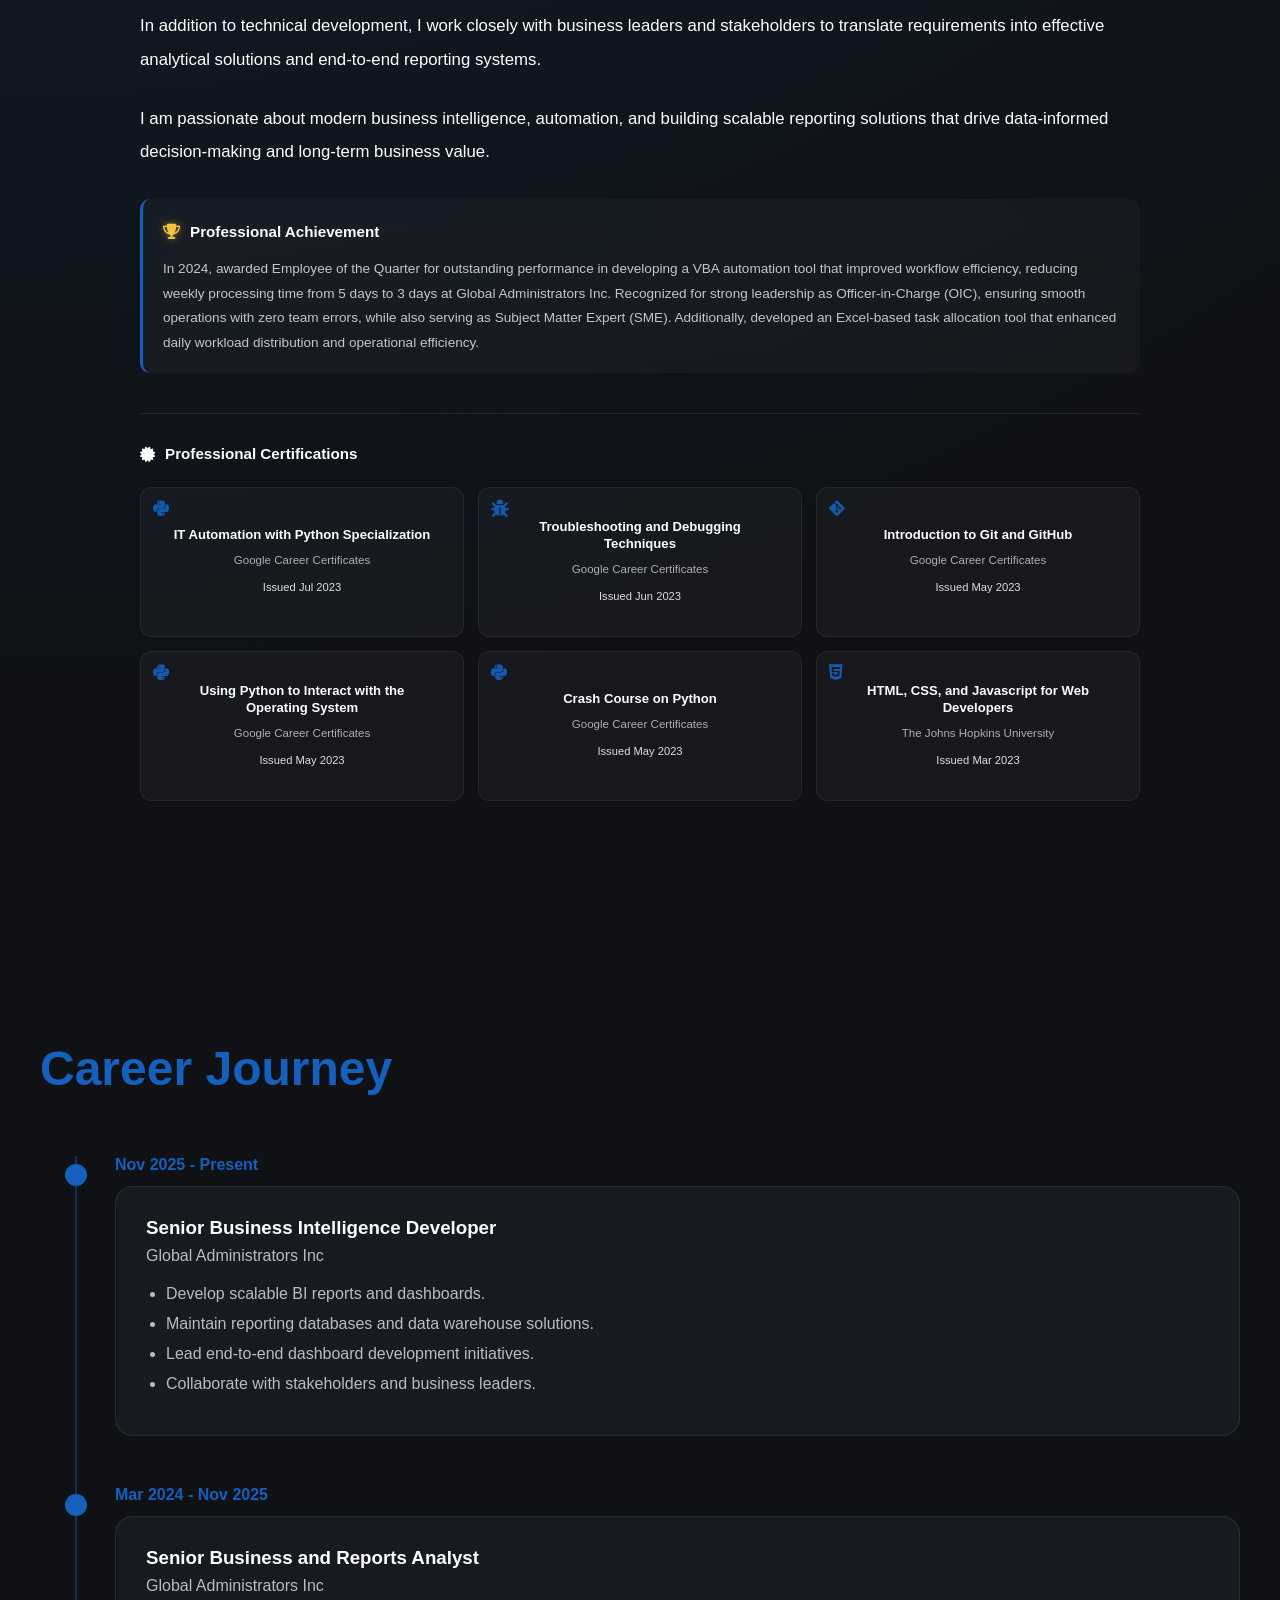
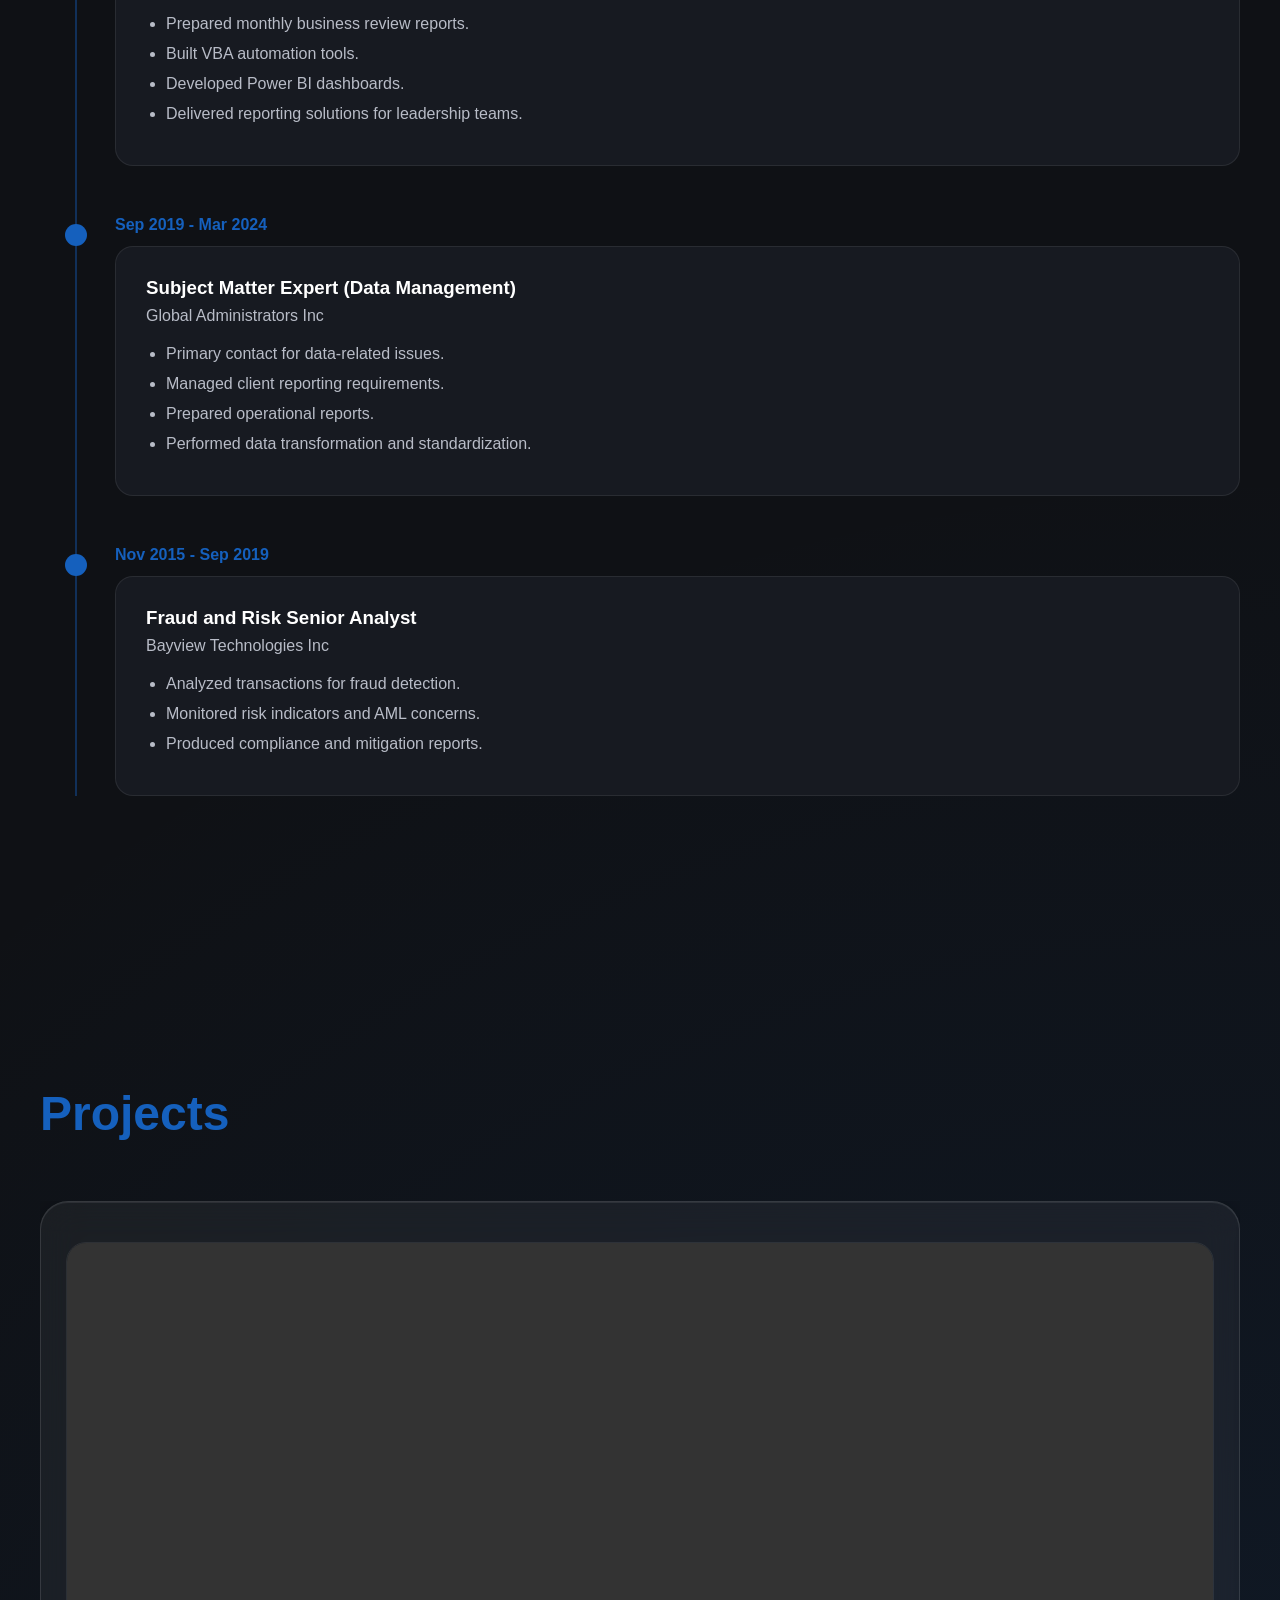
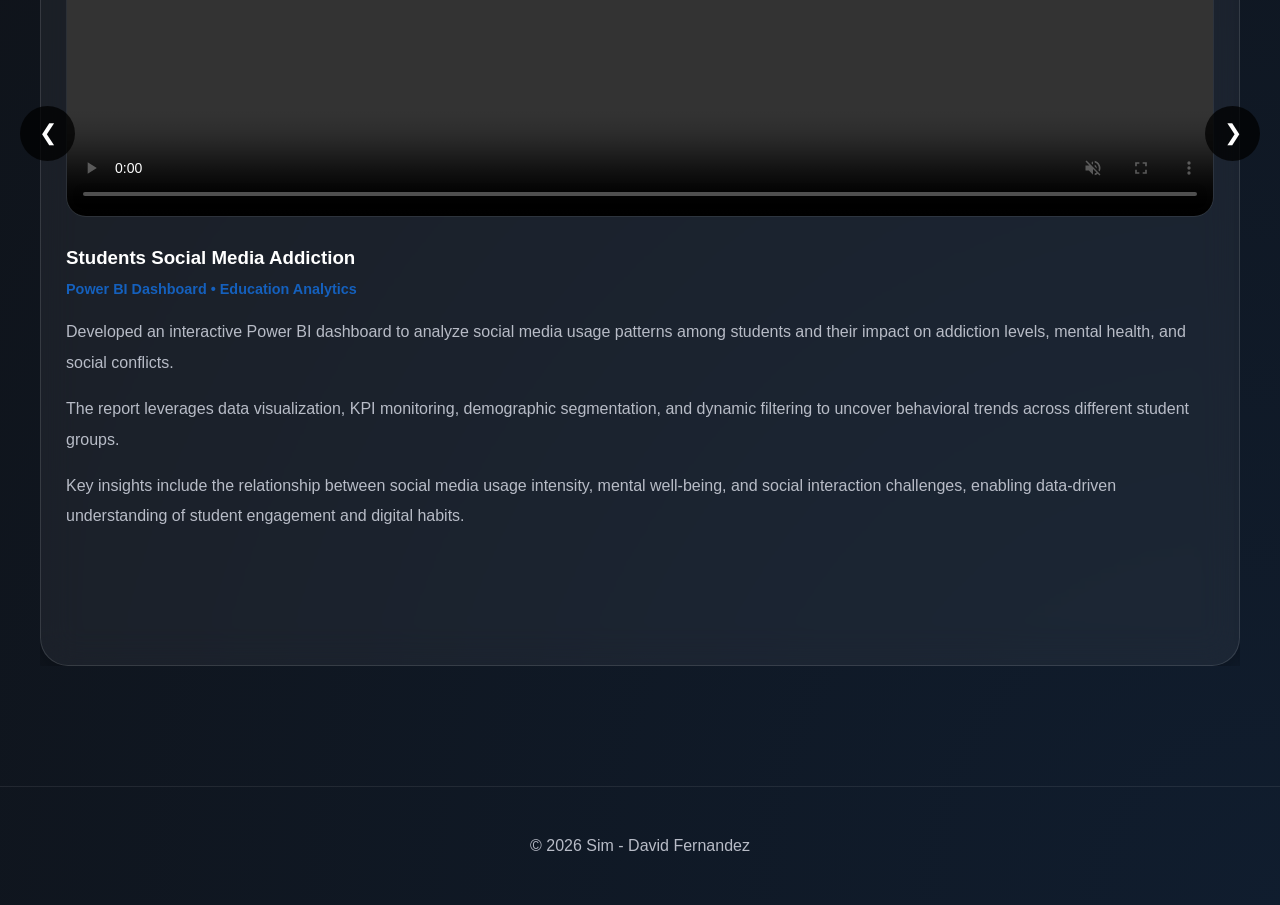
==== commit fcb3eaa1: "Update index.html" ====
--- a/index.html
+++ b/index.html
@@ -485,12 +485,17 @@
 
                         <div class="project-image project-video">
                     
-                            <video controls preload="metadata">
-                    
+                            <video
+                                autoplay
+                                muted
+                                loop
+                                playsinline
+                                controls>
+                            
                                 <source
                                     src="./assets/Sales Dashboard.mp4"
                                     type="video/mp4">
-                    
+                            
                             </video>
                     
                         </div>
@@ -527,10 +532,62 @@
                     </div>
 
                     <div class="project-panel">
-                        <div class="project-image">
-                            WIP...
-                        </div>
-                        <h3>WIP...</h3>
+
+                        <div class="project-image project-video">
+                    
+                            <video
+                                autoplay
+                                muted
+                                loop
+                                playsinline
+                                controls>
+                    
+                                <source
+                                    src="./assets/Gaming Financial Performance Dashboard.mp4"
+                                    type="video/mp4">
+                    
+                            </video>
+                    
+                        </div>
+                    
+                        <div class="project-info">
+                    
+                            <h3>Gaming Financial Performance Dashboard</h3>
+                    
+                            <div class="project-meta">
+                                Power BI Dashboard • Gaming Analytics
+                            </div>
+                    
+                            <p>
+                                Developed an interactive Power BI dashboard that provides a
+                                comprehensive view of gaming business performance through both
+                                financial and operational metrics.
+                            </p>
+                    
+                            <p>
+                                The dashboard tracks key performance indicators including Revenue,
+                                Gross Gaming Revenue (GGR), Net Gaming Revenue (NGR), EBITDA,
+                                Net Profit, Player Activity, and First Time Depositors (FTDs),
+                                allowing stakeholders to monitor business health and profitability
+                                in real time.
+                            </p>
+                    
+                            <p>
+                                Interactive visualizations, KPI monitoring, trend analysis, and
+                                dynamic filtering enable users to identify revenue drivers,
+                                evaluate player growth, and assess overall business performance
+                                across different periods and segments.
+                            </p>
+                    
+                            <p>
+                                Designed to support data-driven decision-making by highlighting
+                                profitability trends, player acquisition performance, and key
+                                operational insights that contribute to sustainable business
+                                growth.
+                            </p>
+                    
+                        </div>
+                    
                     </div>
 
                     <div class="project-panel">
--- a/styles.css
+++ b/styles.css
@@ -880,17 +880,67 @@
         font-size:2.2rem;
     }
 
+/* ================= MOBILE NAVBAR ================= */
+
+@media(max-width:900px){
+
     .nav{
+        flex-direction:column;
+        gap:12px;
+
         padding:14px 18px;
-    }
-
+
+        justify-content:center;
+        align-items:center;
+    }
+
+    /* Row 1 - Greeting */
+    .nav-left{
+        width:100%;
+        text-align:center;
+        order:1;
+    }
+
+    .nav-greeting{
+        display:block;
+        font-size:13px;
+    }
+
+    /* Row 2 - Data Flow Icons */
+    .nav-center{
+        width:100%;
+        order:2;
+    }
+
+    .data-flow{
+        gap:18px;
+        transform:scale(.9);
+    }
+
+    .flow-node{
+        width:36px;
+        height:36px;
+    }
+
+    /* Row 3 - Navigation */
     .nav-right{
-        gap:12px;
+        width:100%;
+        order:3;
+
+        justify-content:center;
+        flex-wrap:wrap;
+        gap:16px;
     }
 
     .nav-link{
-        font-size:12px;
-    }
+        font-size:13px;
+    }
+
+}
+
+.hero{
+    padding-top:250px;
+}    
 
     .project-image{
         height:250px;
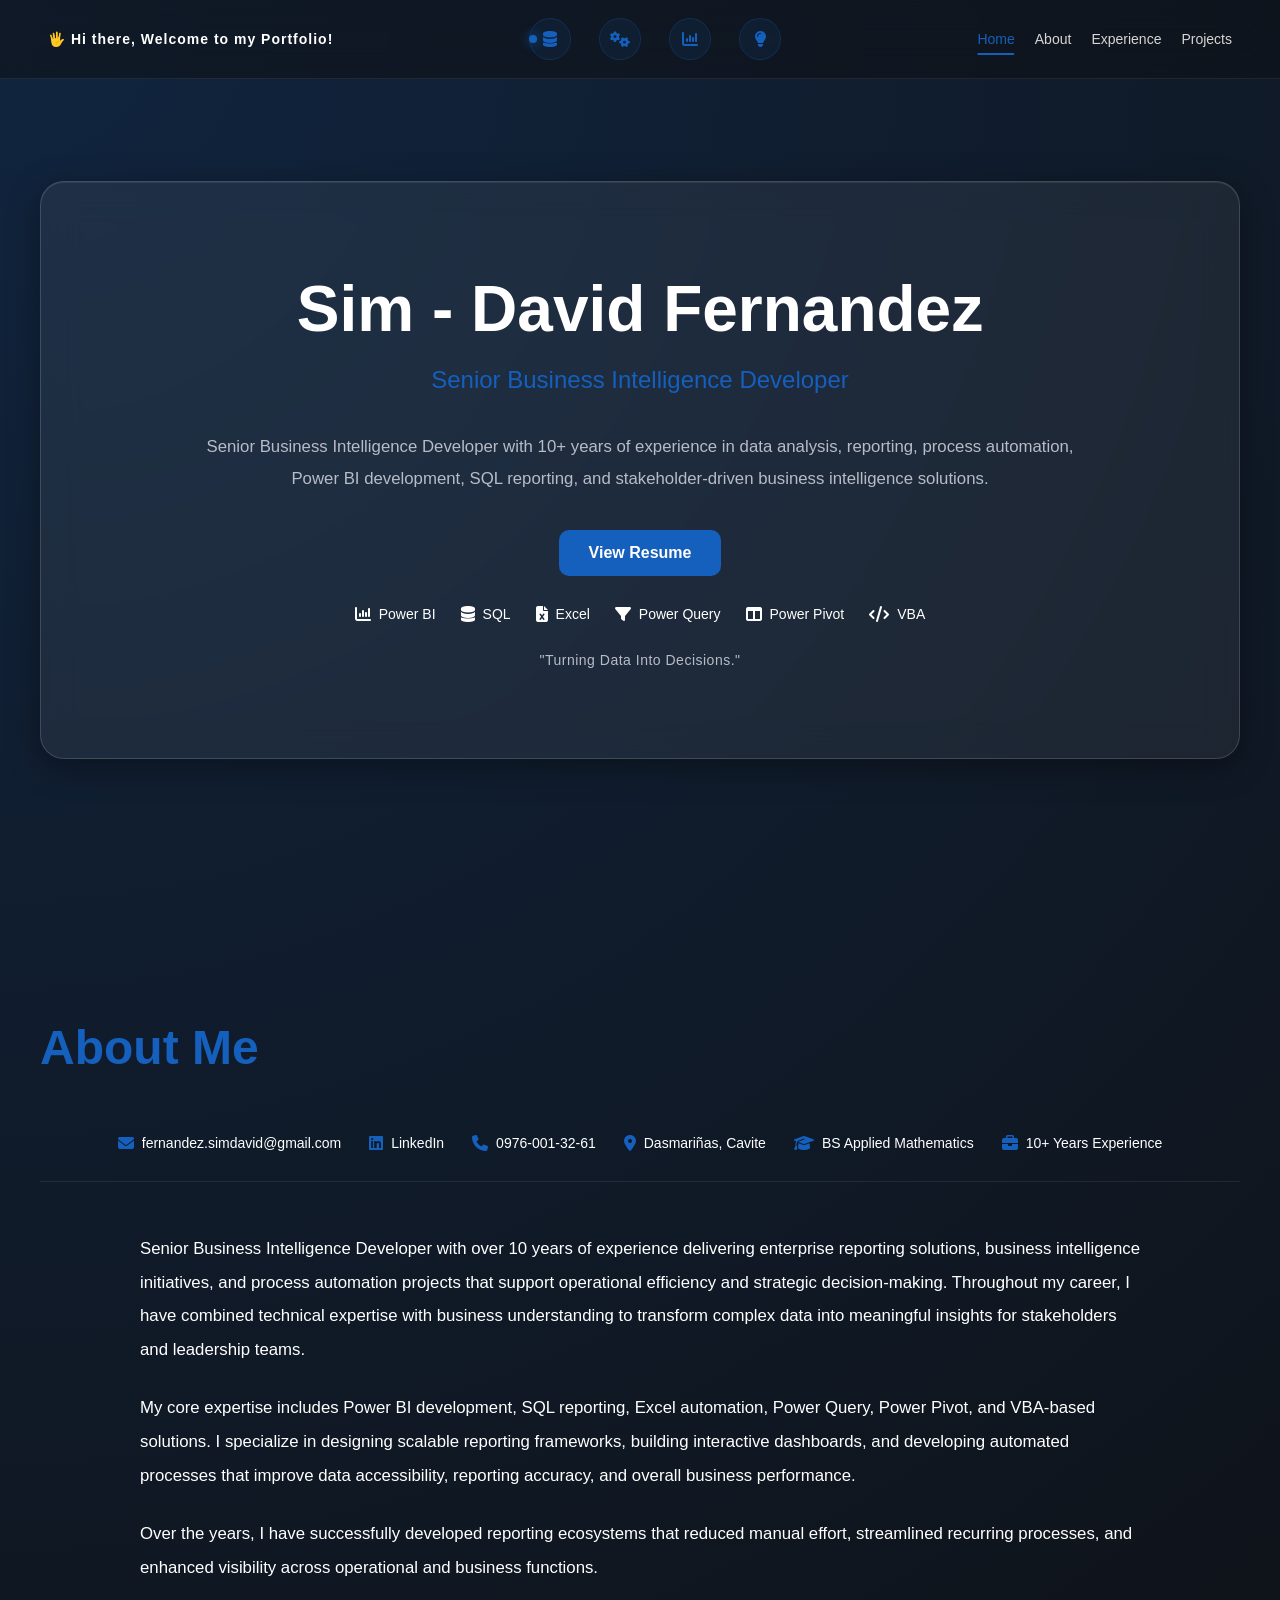
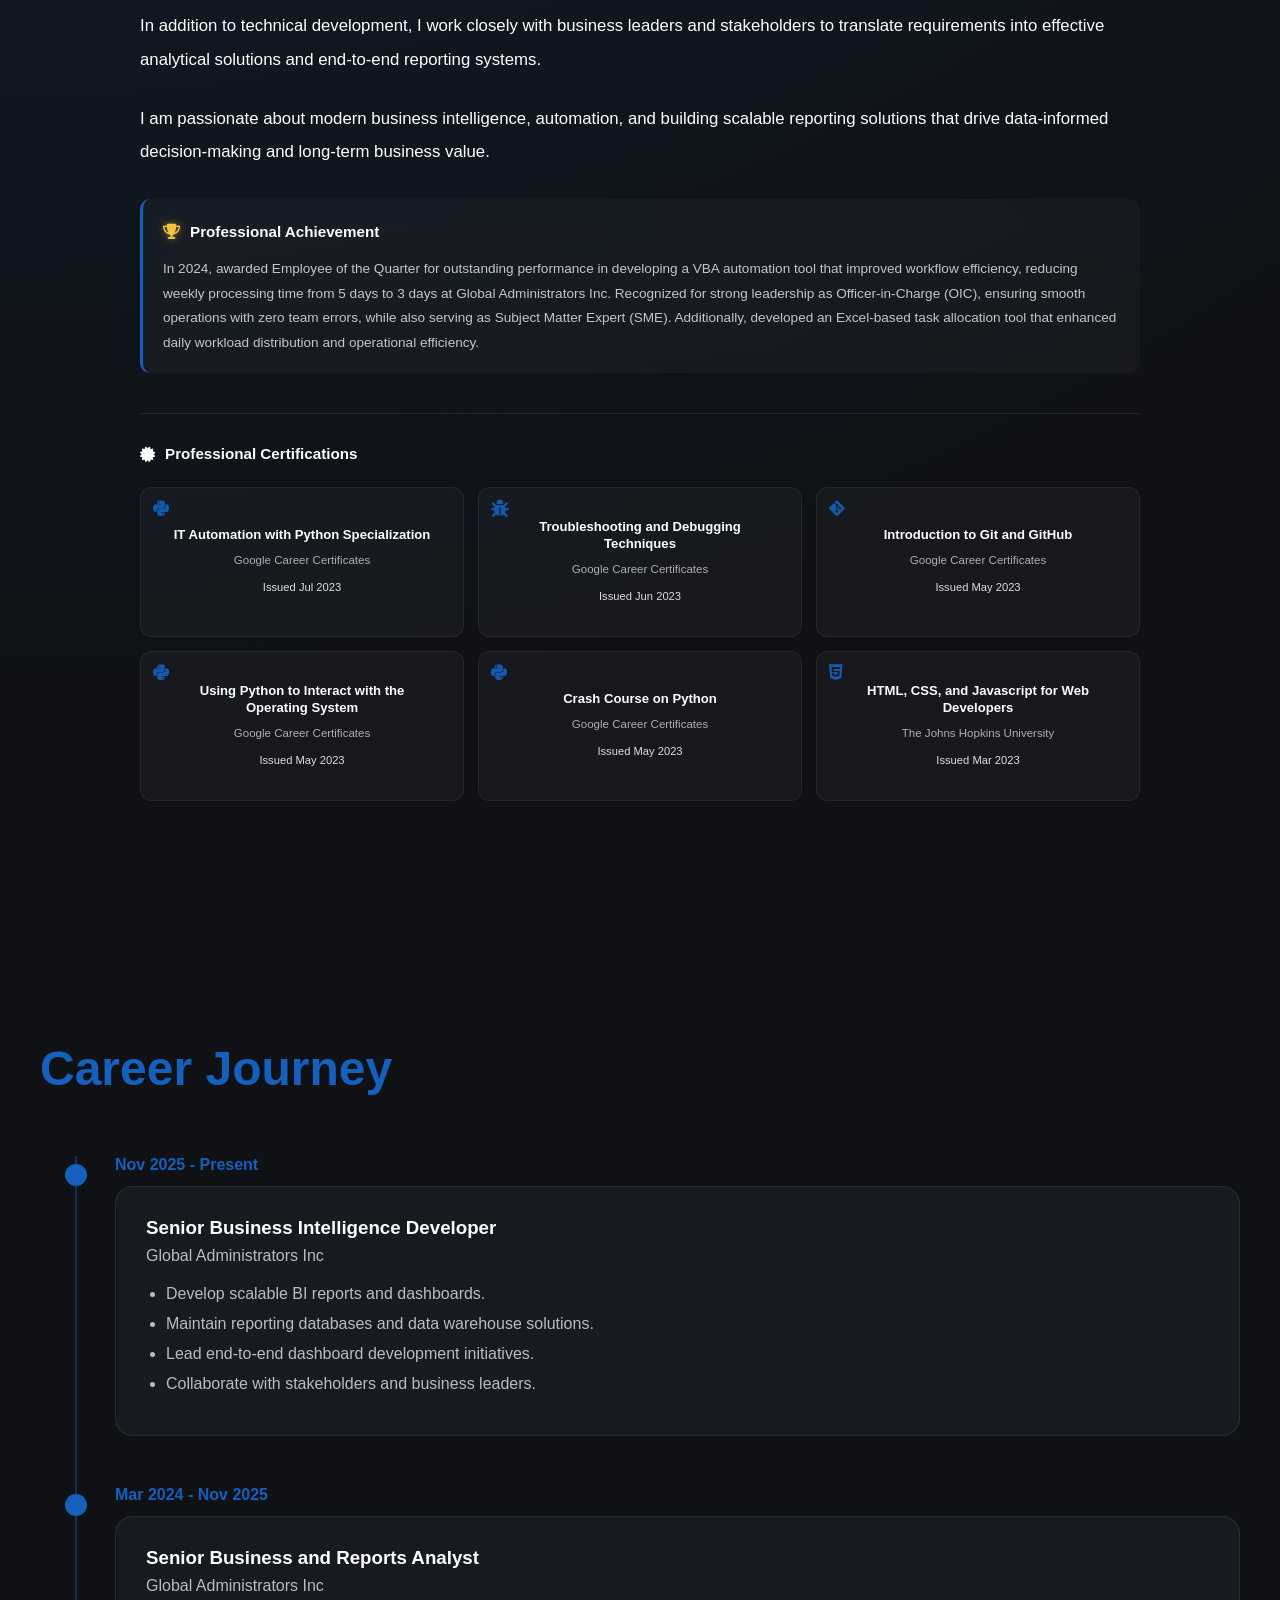
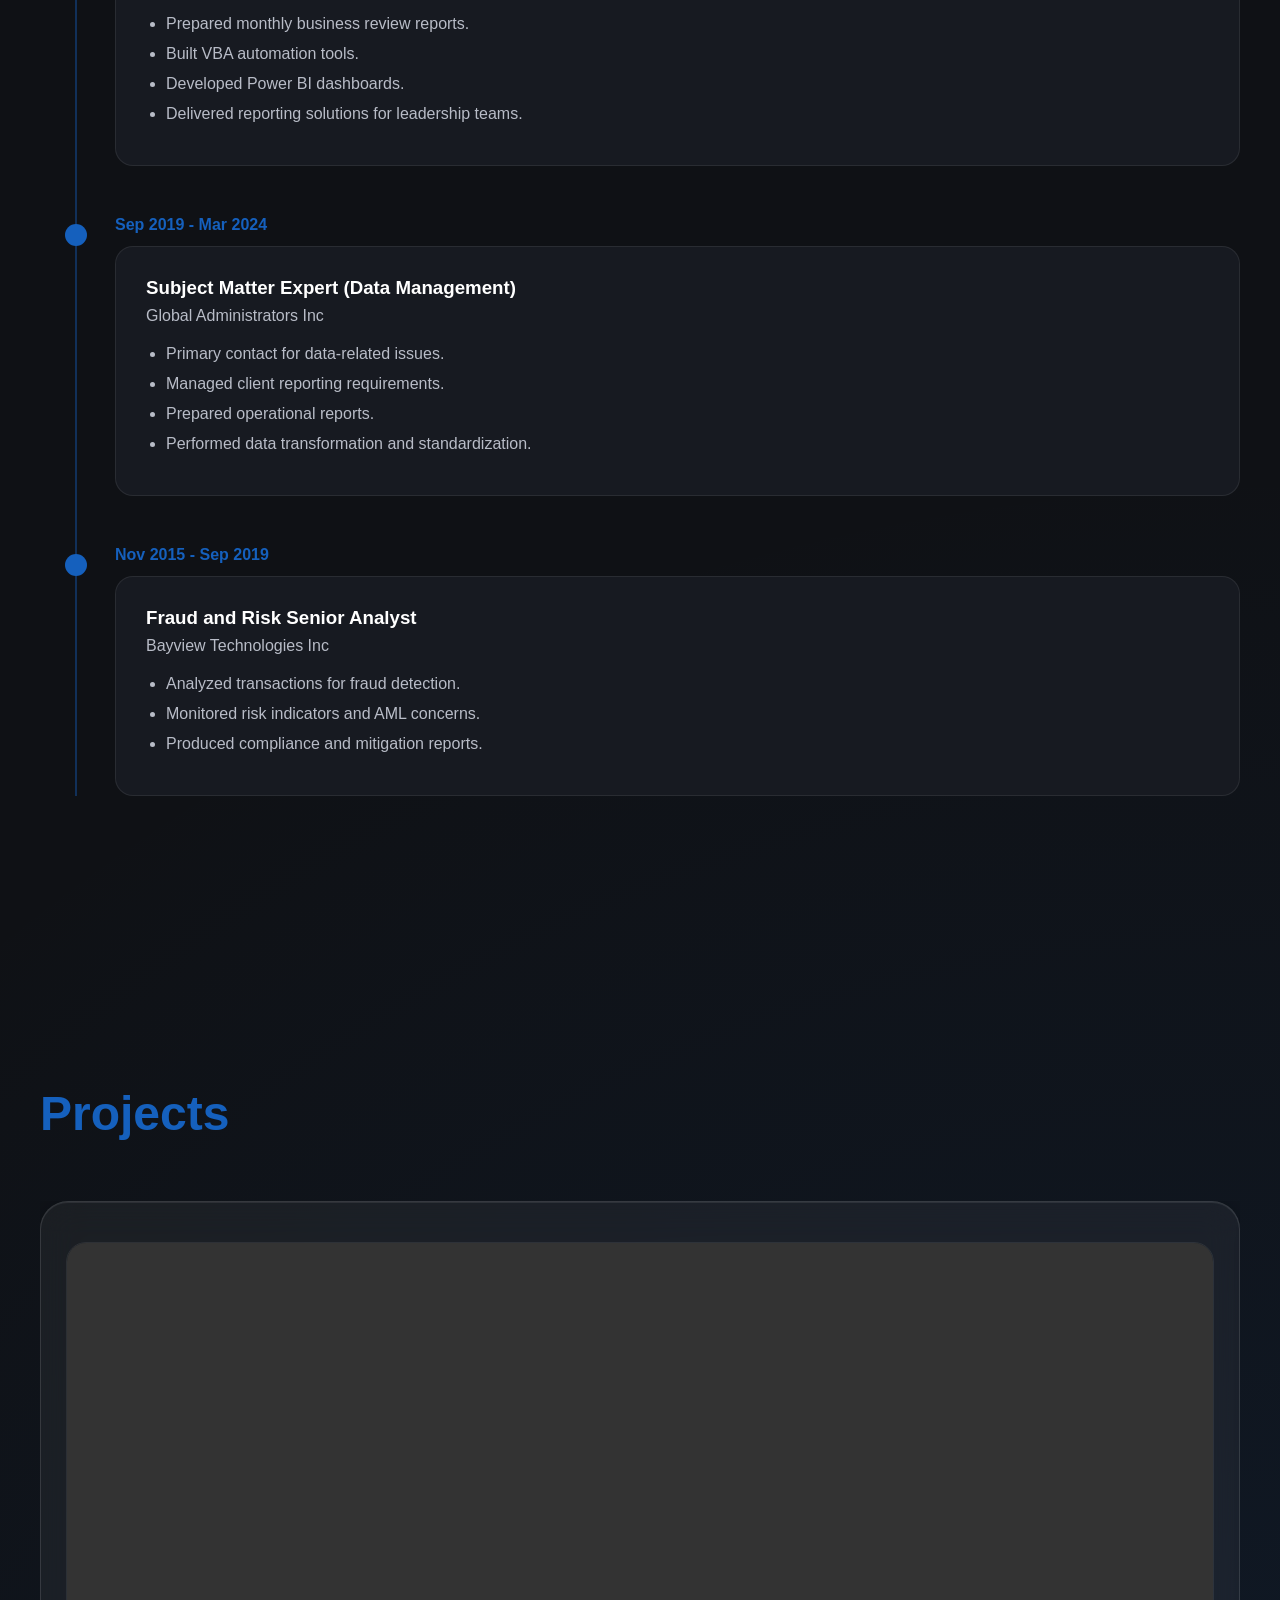
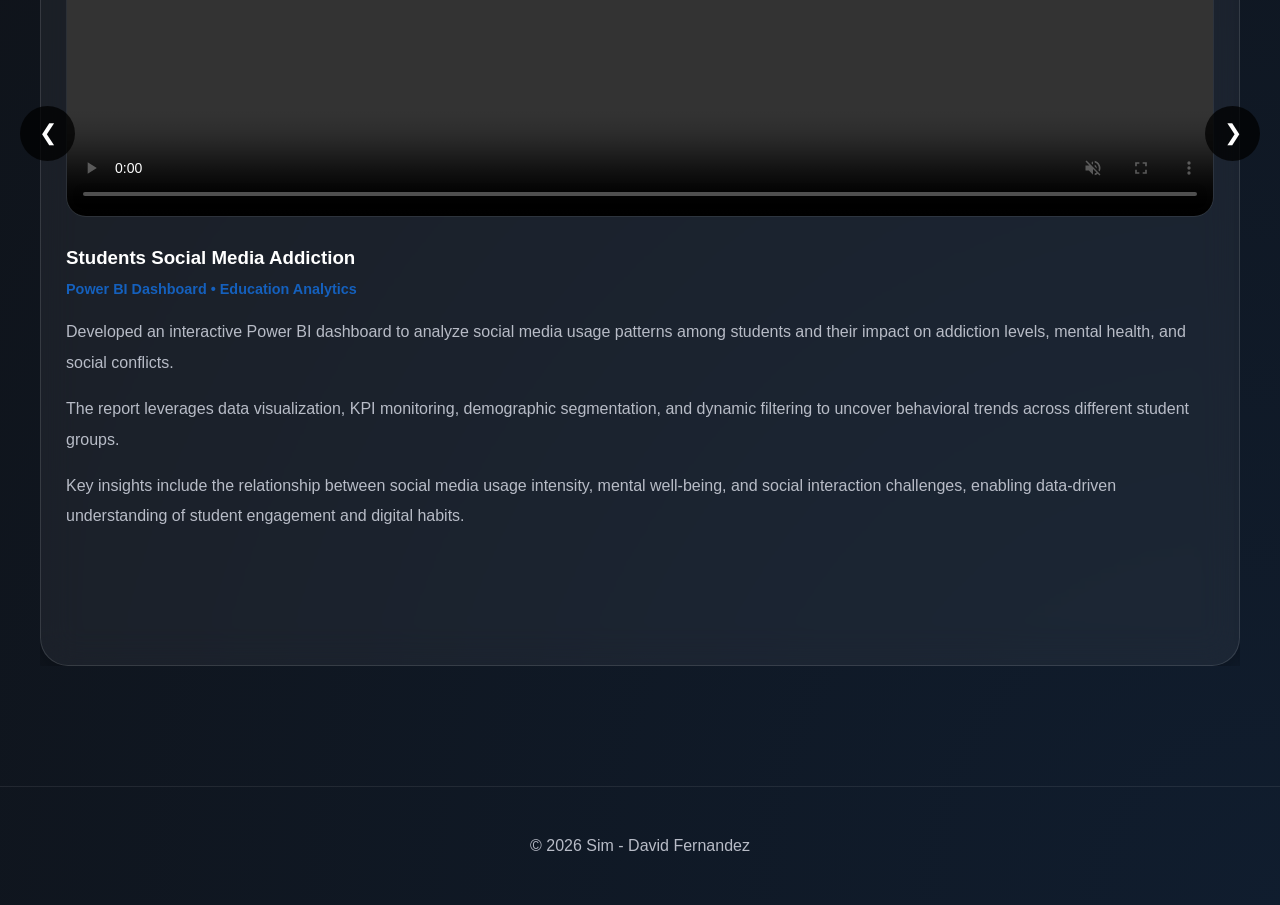
==== commit 010af0e5: "Update index.html" ====
--- a/index.html
+++ b/index.html
@@ -26,7 +26,7 @@
         <div class="nav-left">
             <span class="nav-greeting">
                 <span>🖐️</span>
-                Hi there, welcome to my Portfolio!
+                Hi there, Welcome to my Portfolio!
             </span>
         </div>
 
